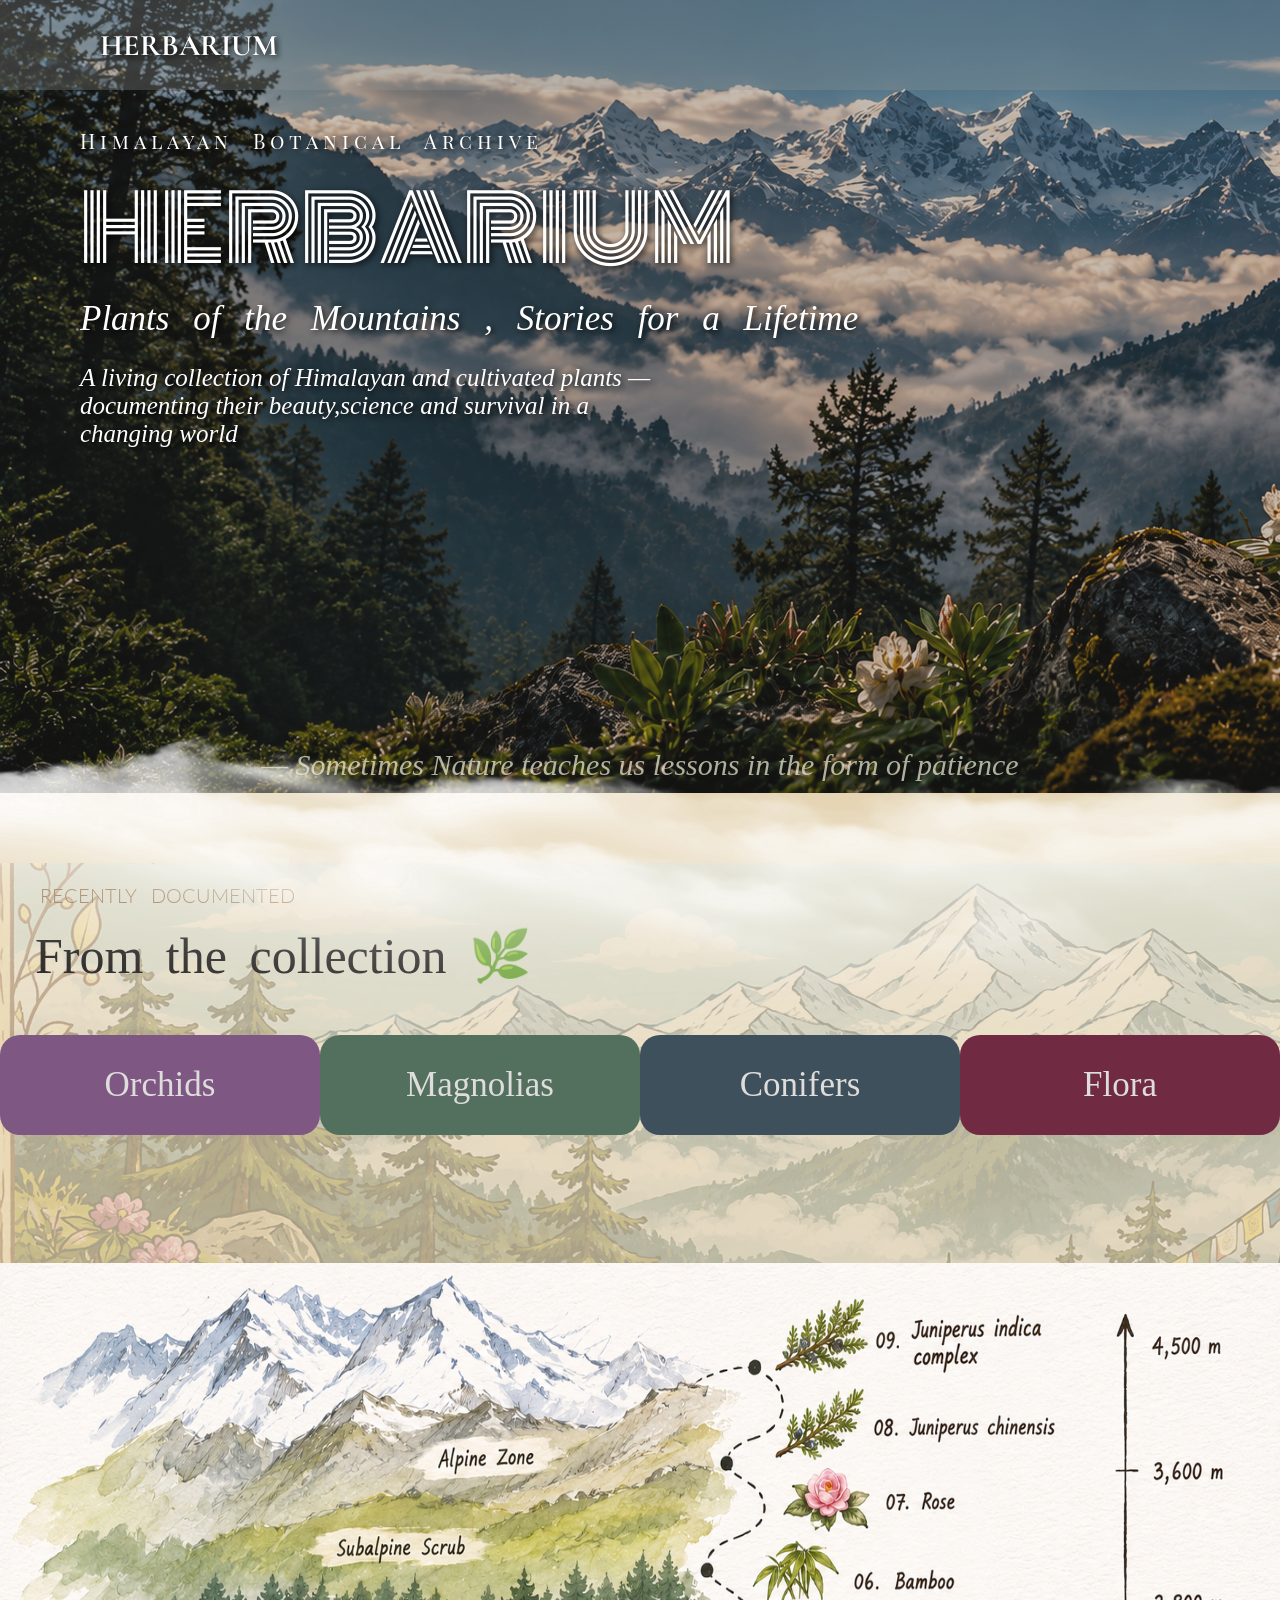
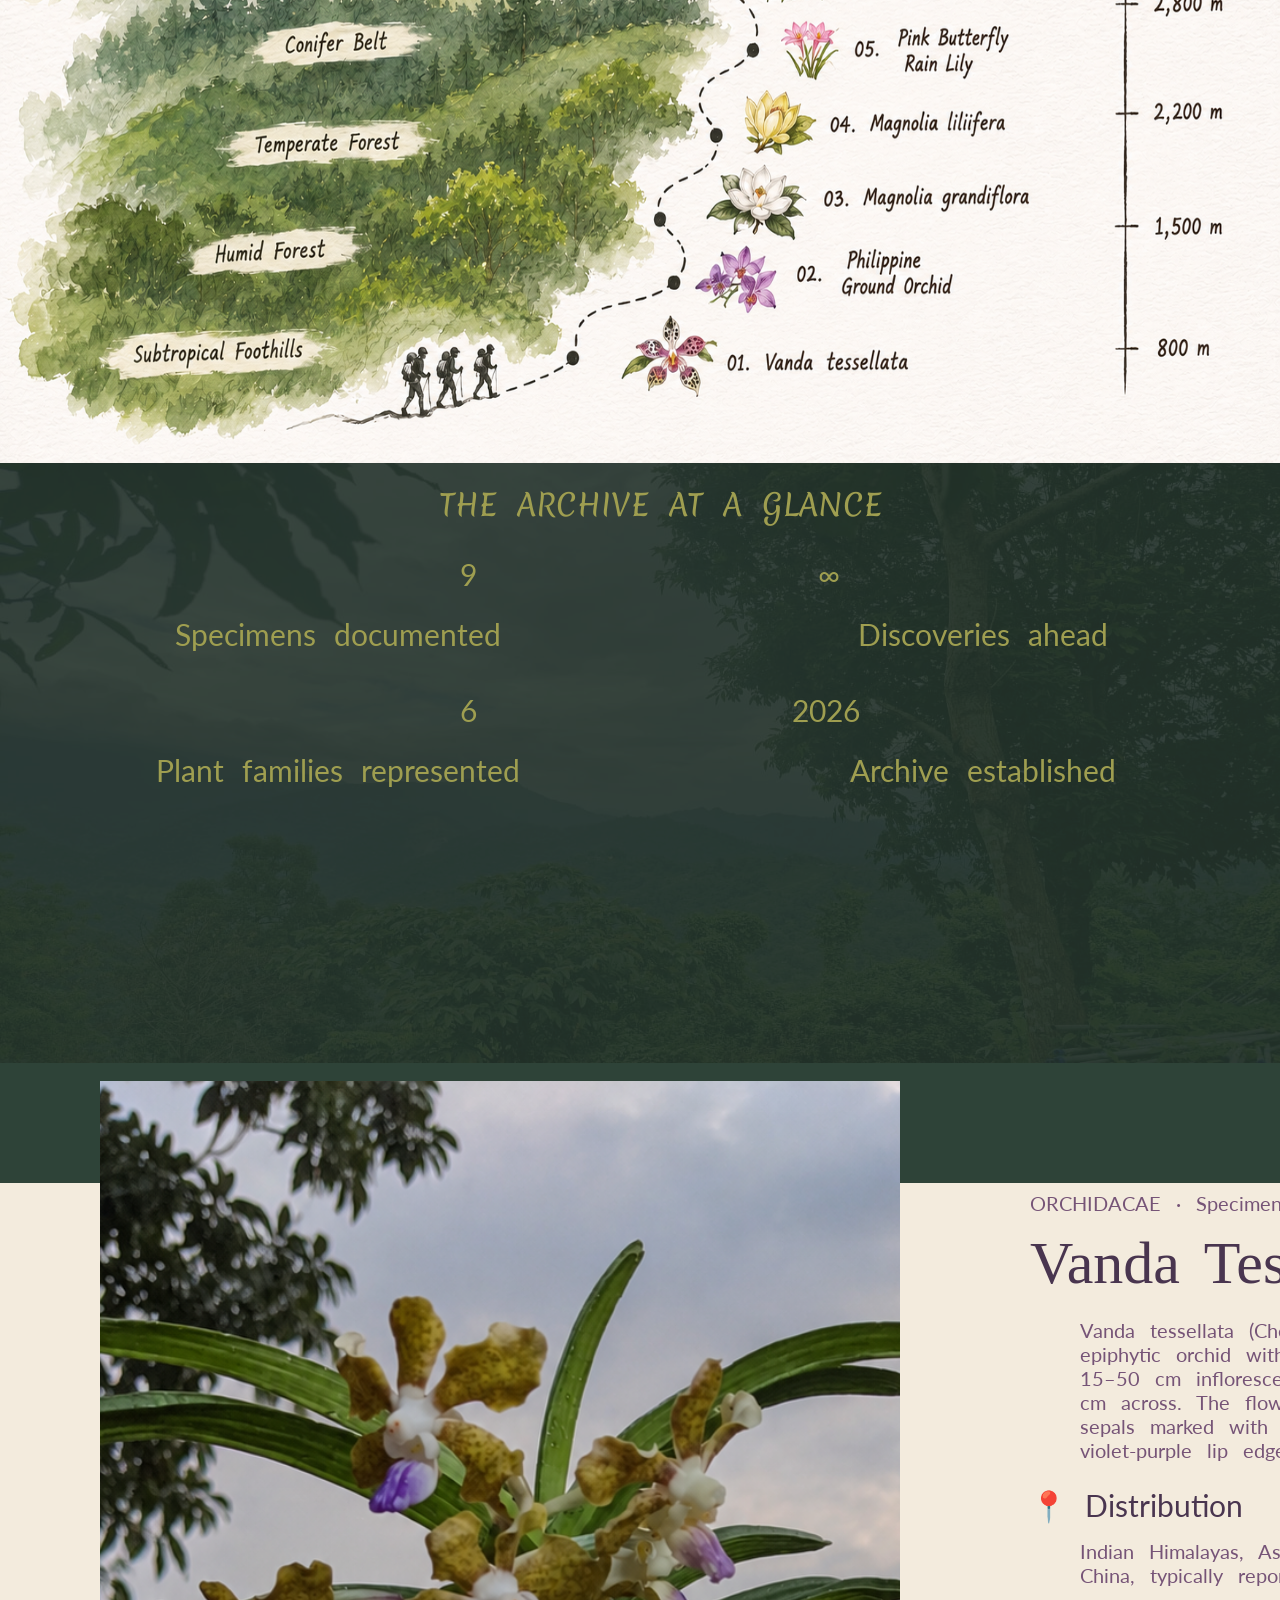
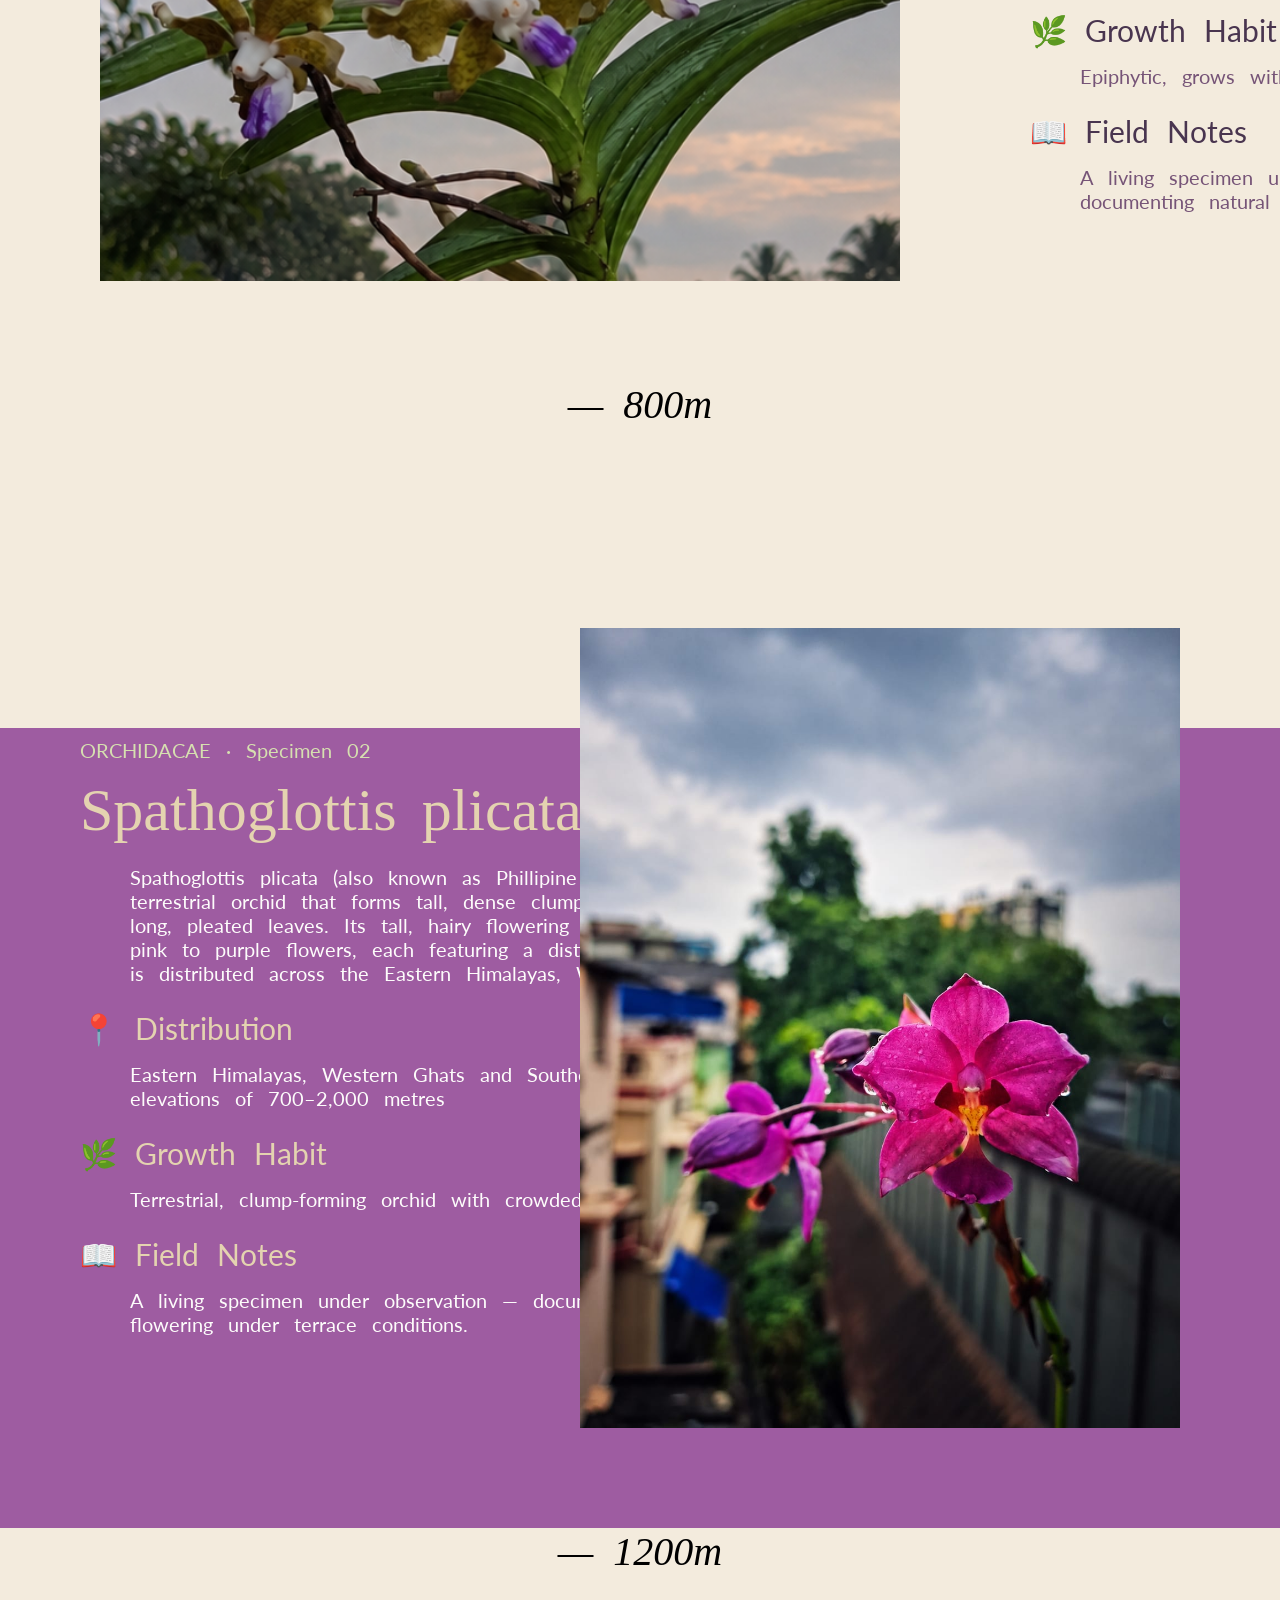
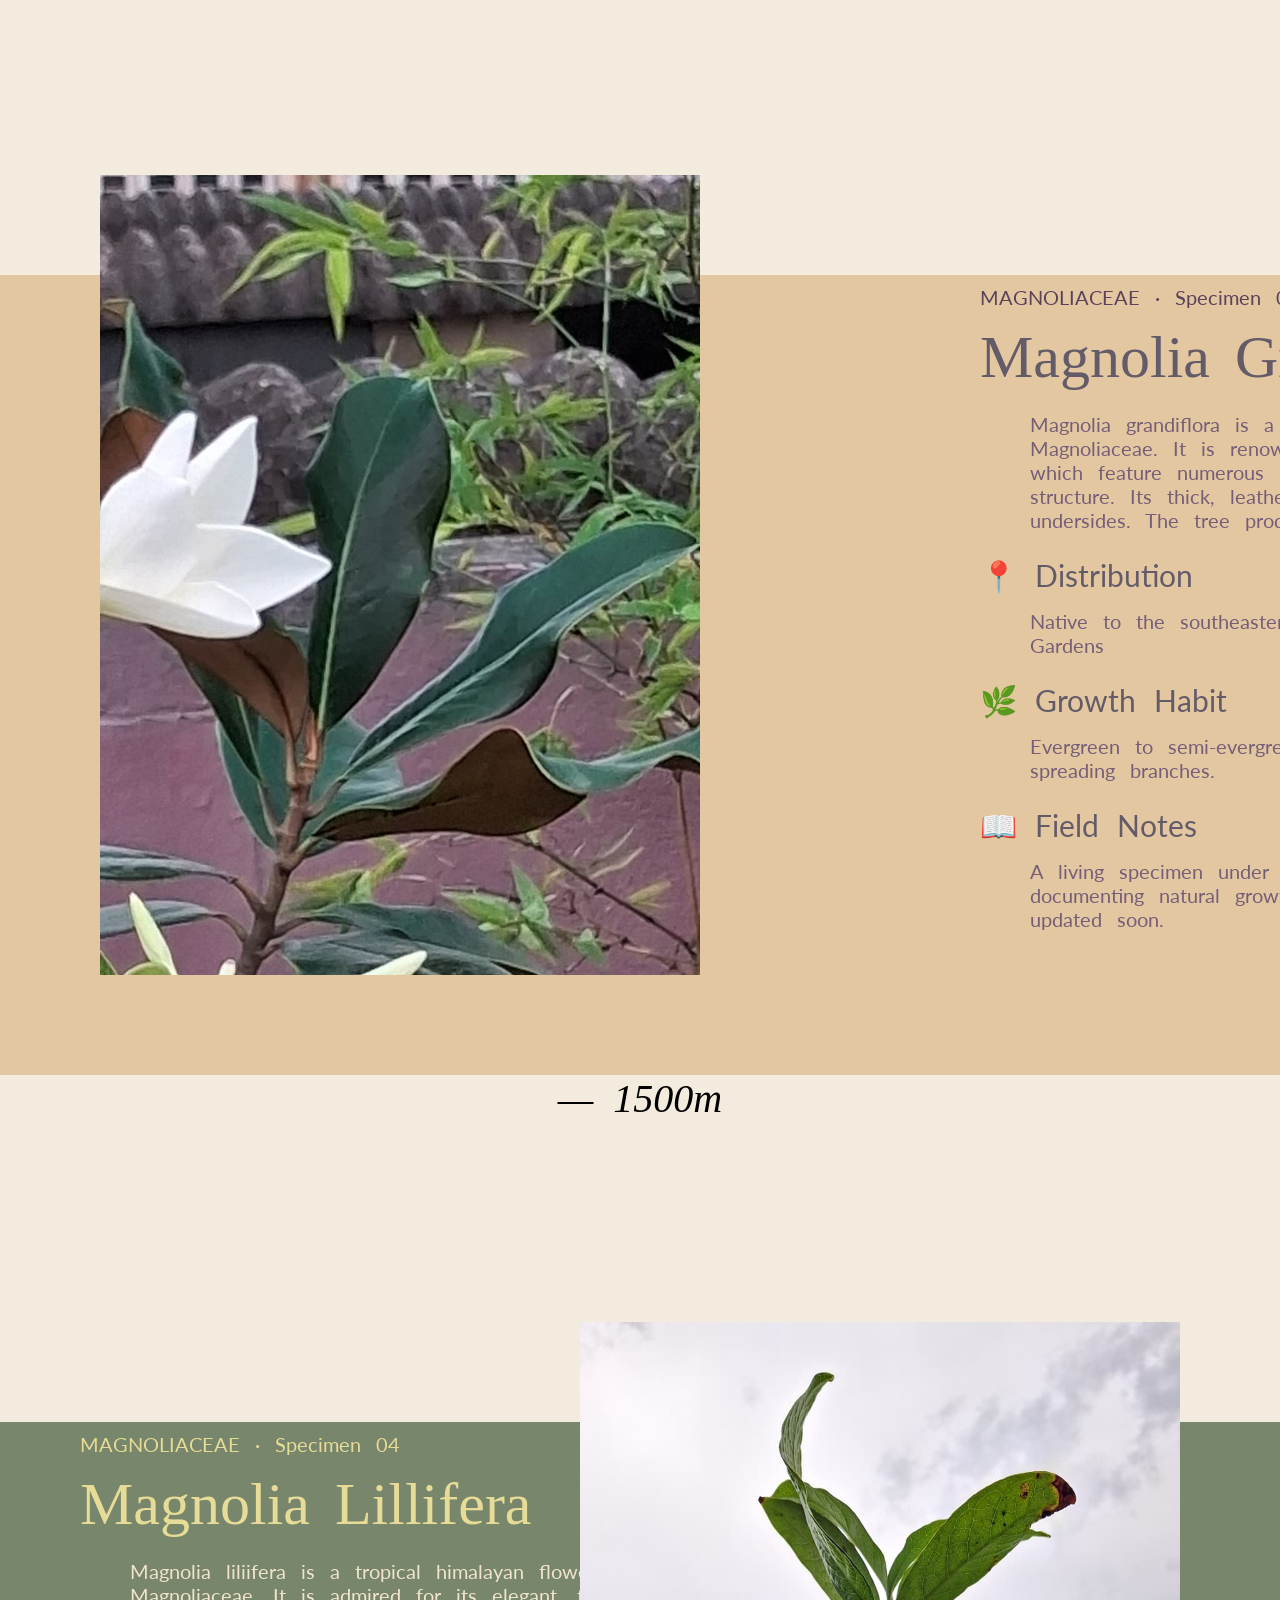
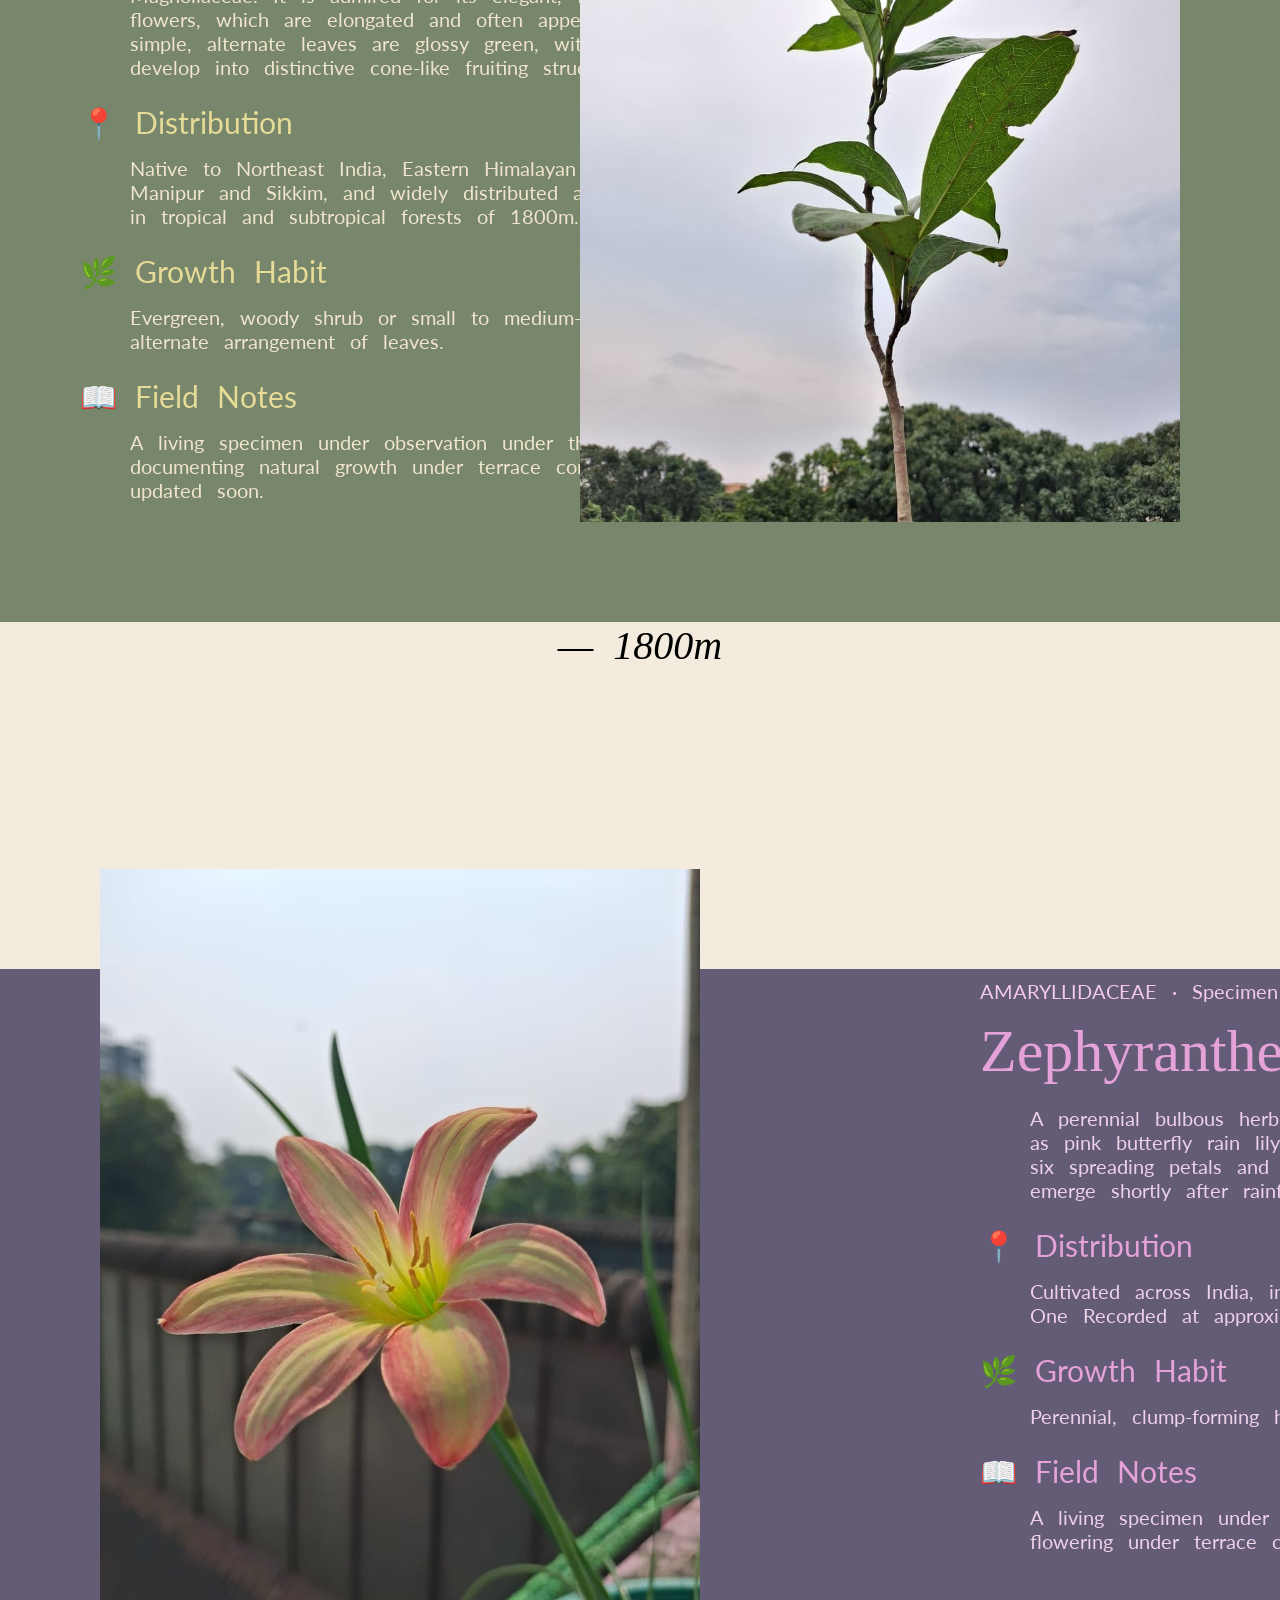
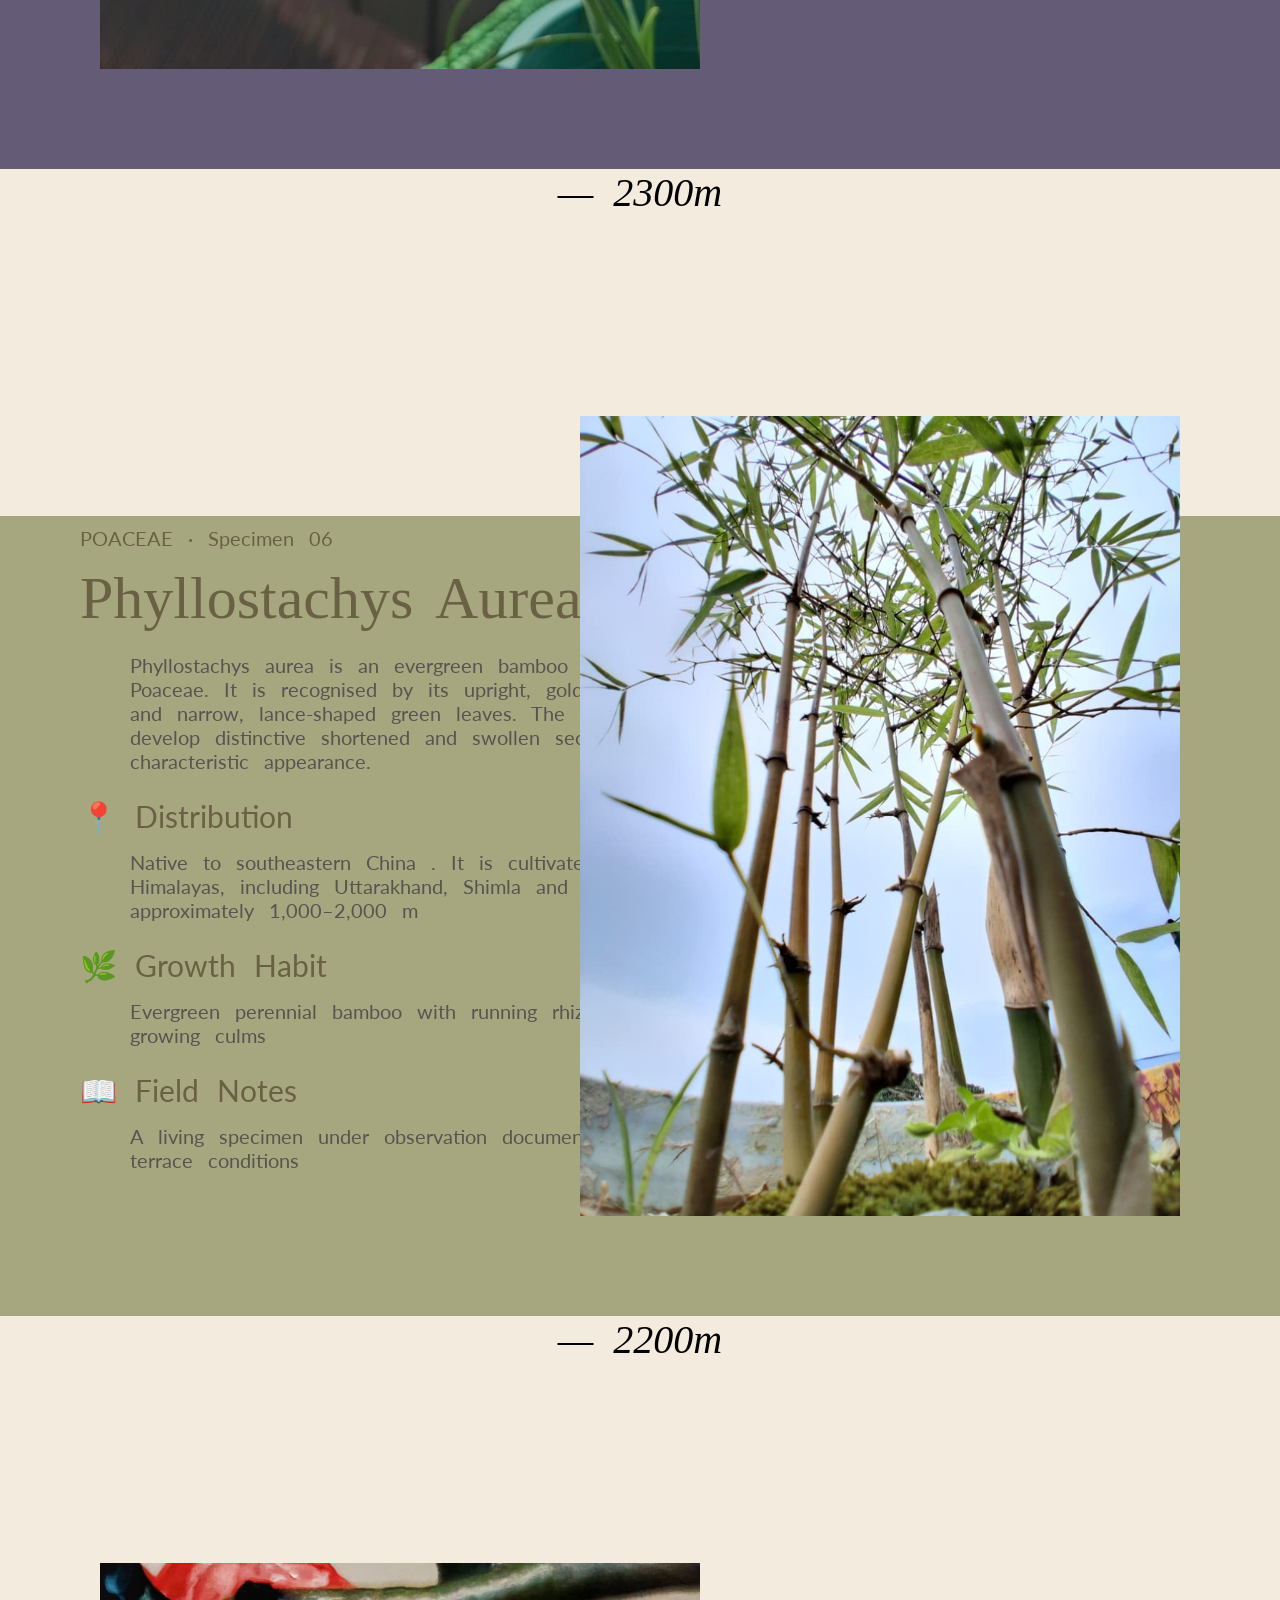
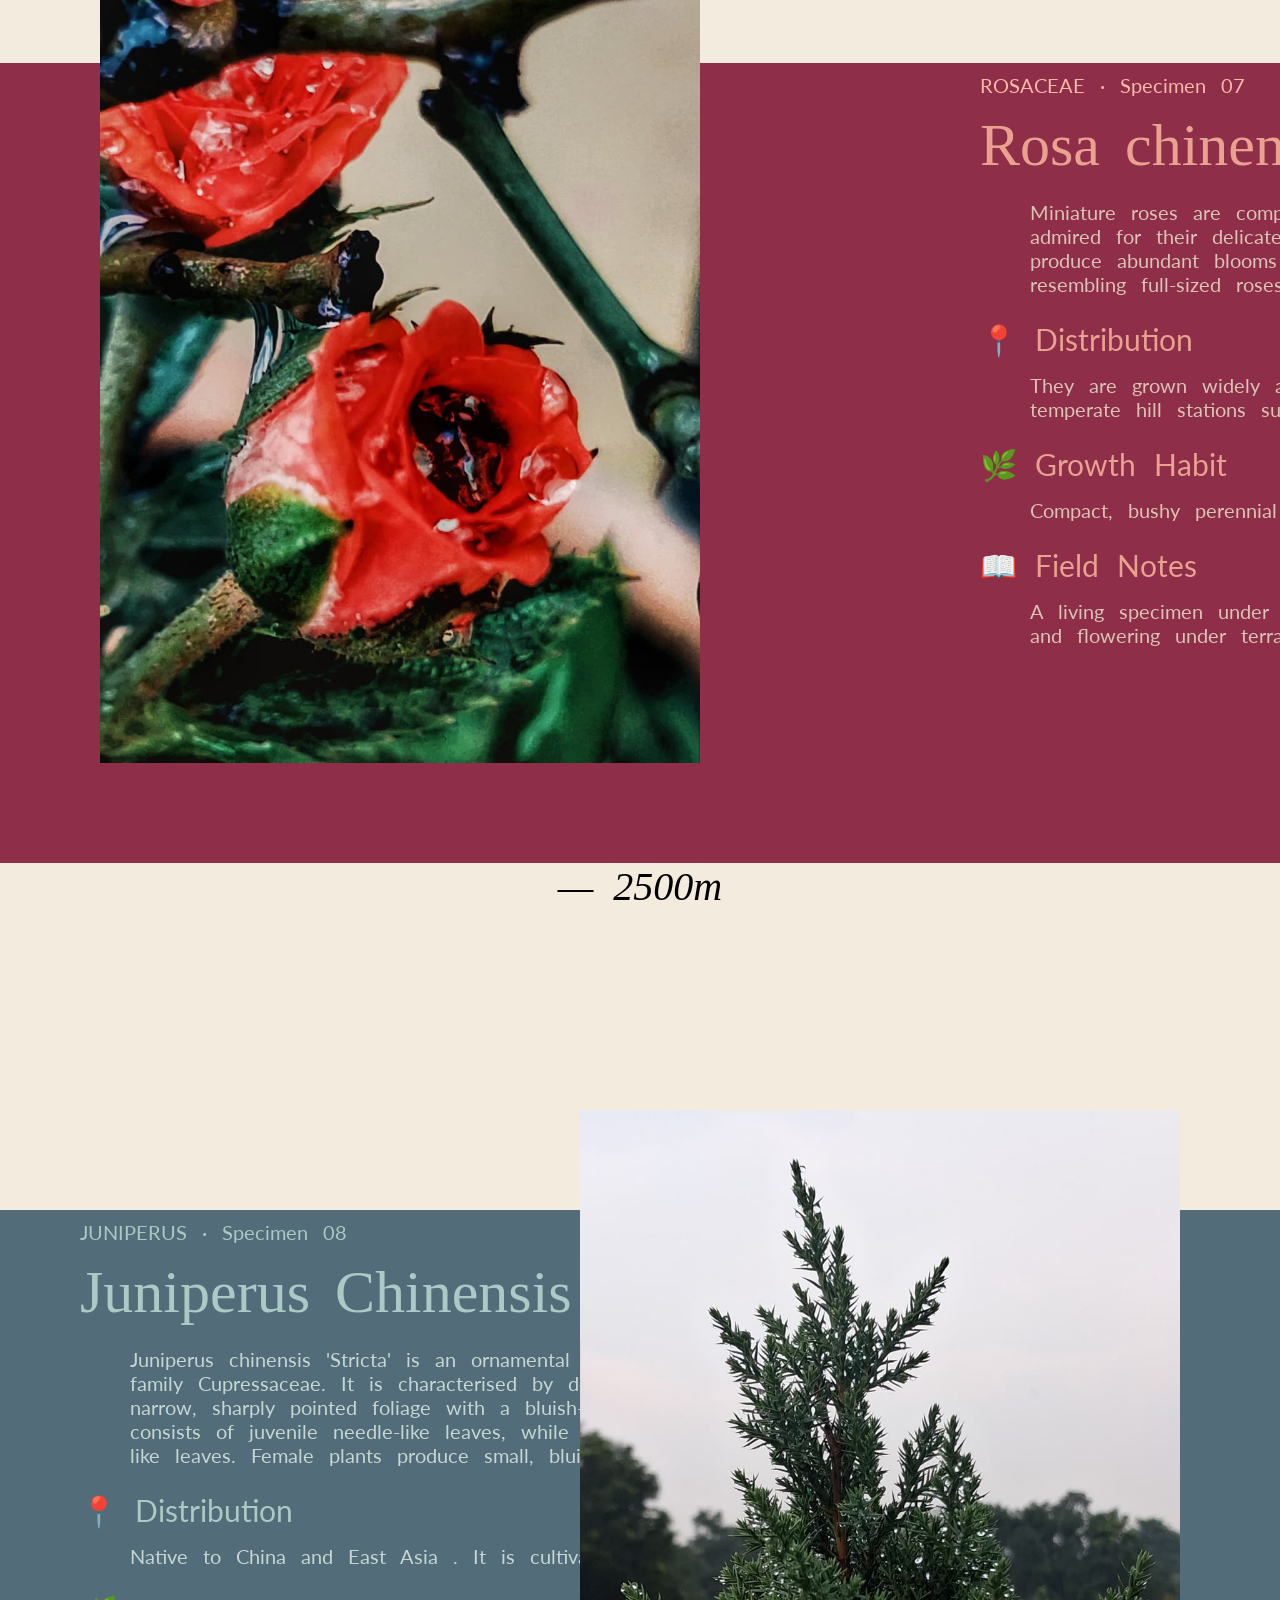
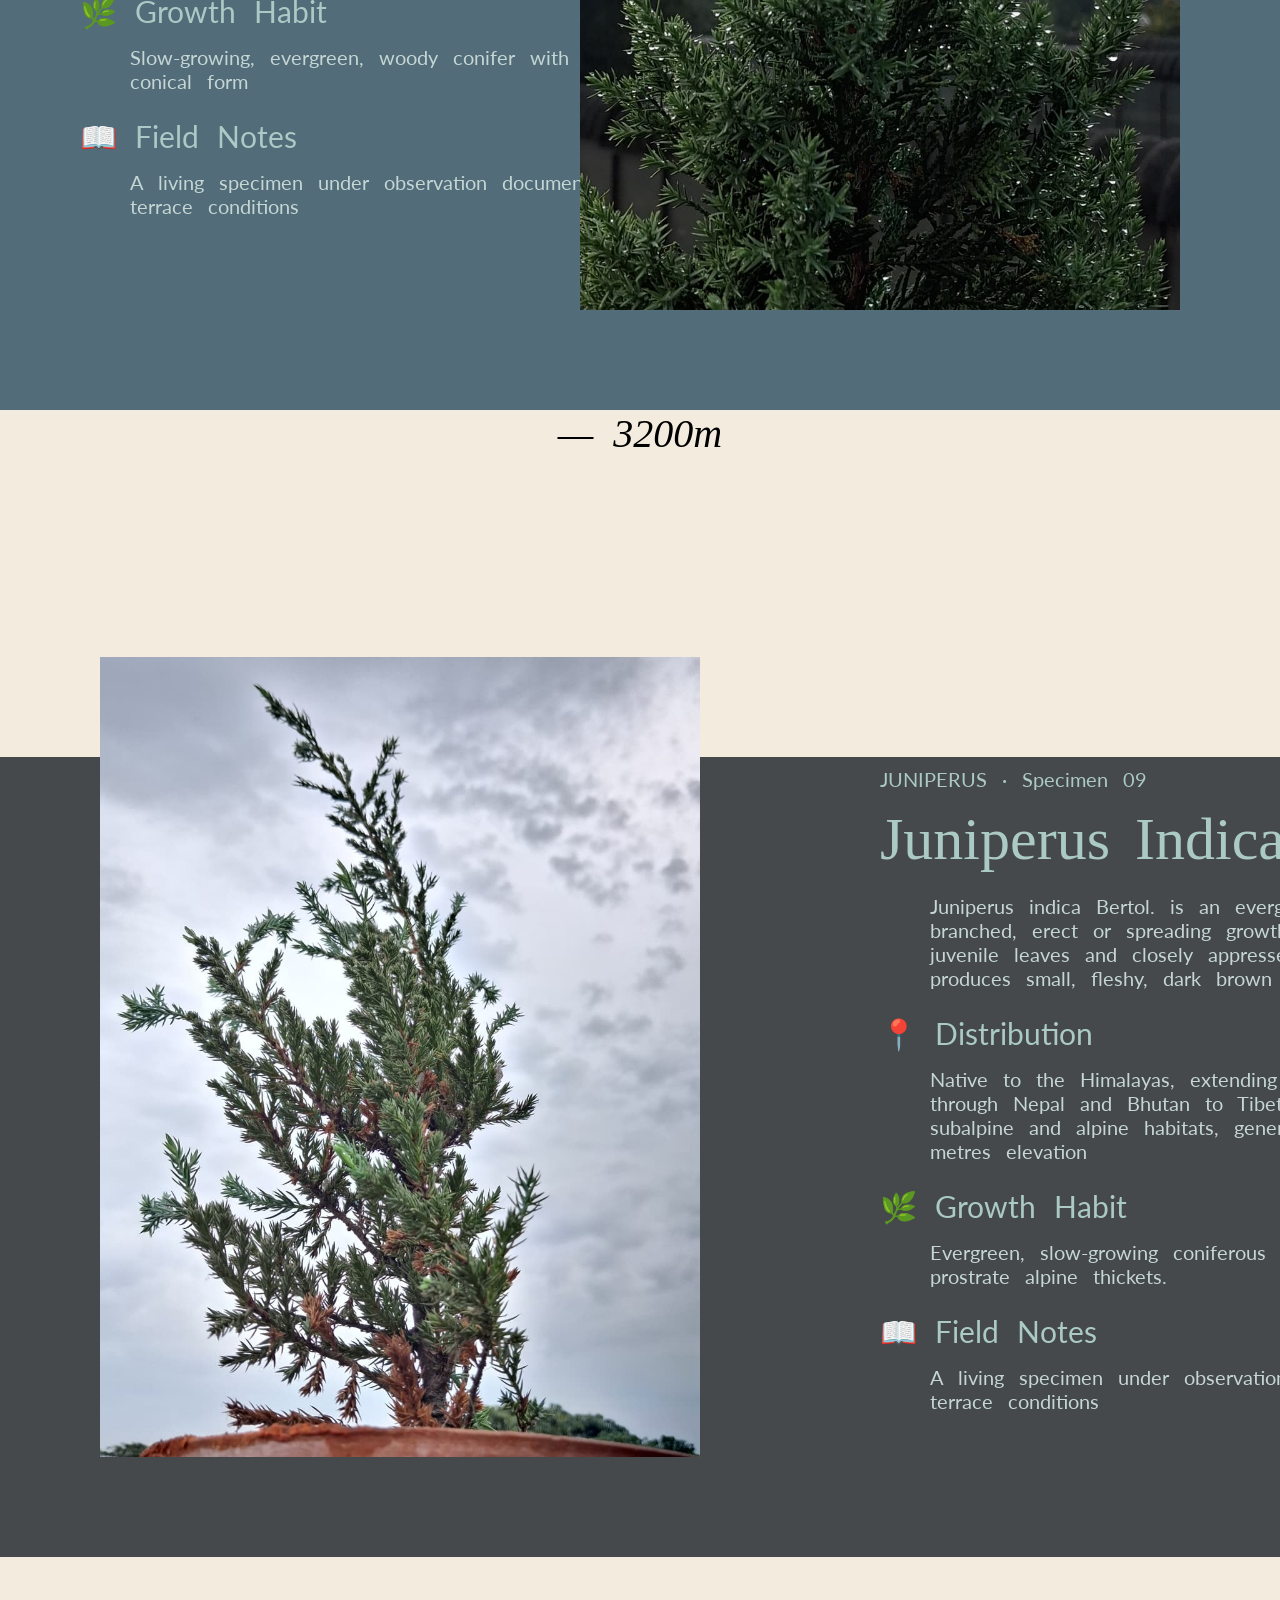
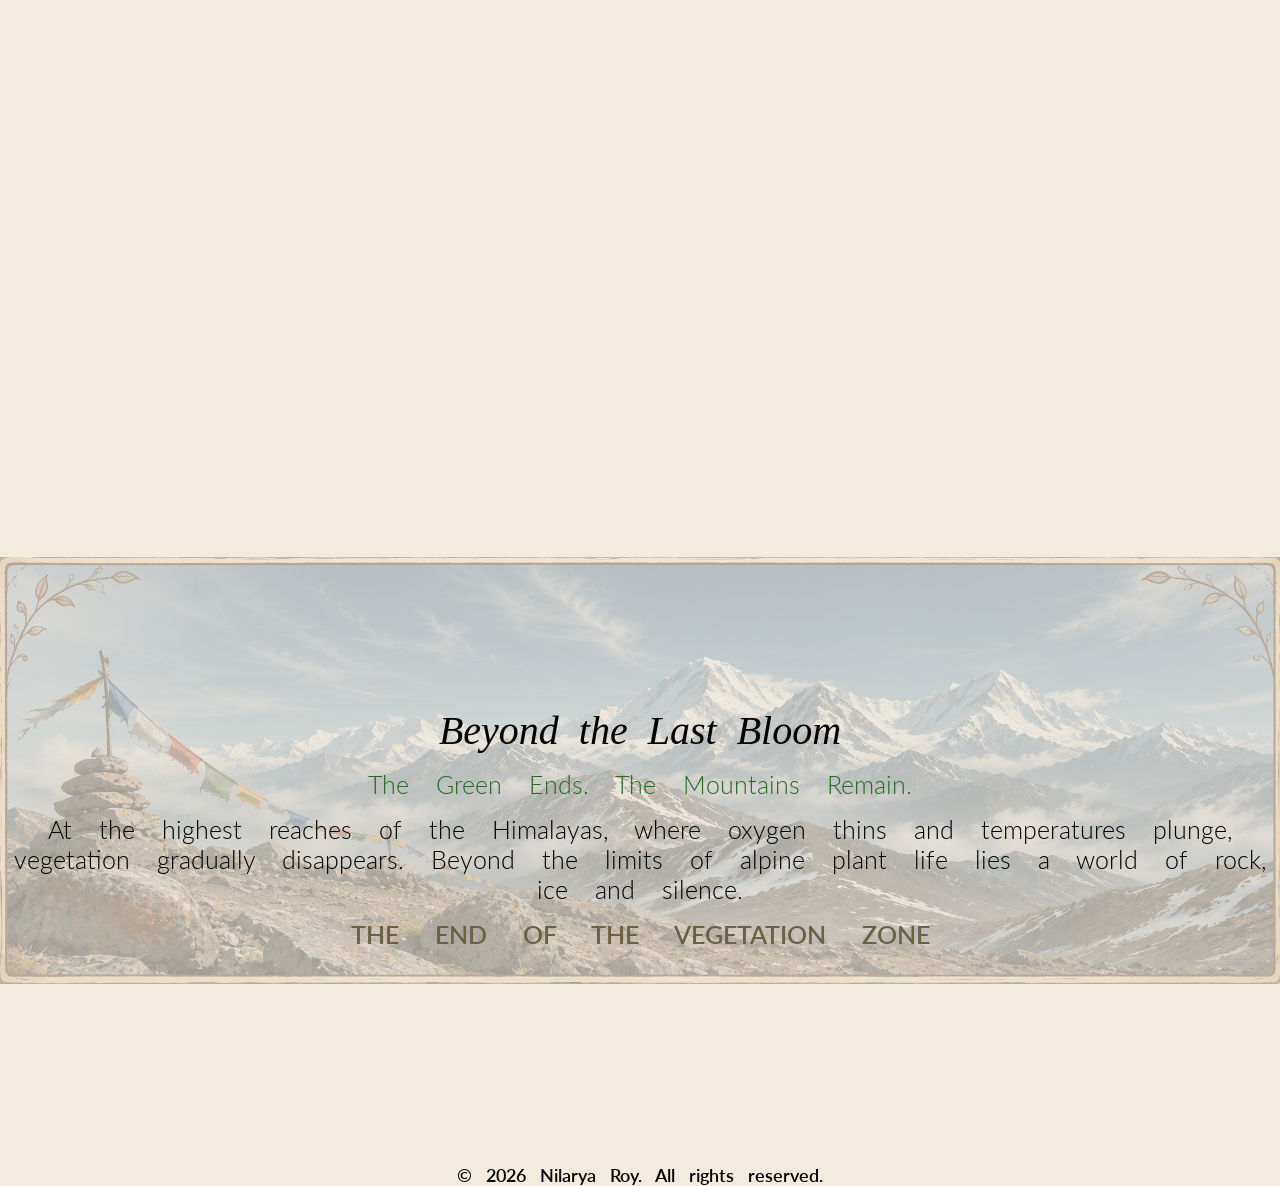
==== projects/herbarium.html @ cc0b8bfe "Adding Botanical Herbarium website" ====
<!DOCTYPE html>
<html>
    <head>
        <title>Botanical Herbarium</title>
       <link rel="preconnect" href="https://fonts.googleapis.com">
<link rel="preconnect" href="https://fonts.gstatic.com" crossorigin>
<link href="https://fonts.googleapis.com/css2?family=Cormorant+Garamond:ital,wght@0,300..700;1,300..700&family=Lato:ital,wght@0,100;0,300;0,400;0,700;0,900;1,100;1,300;1,400;1,700;1,900&family=Merienda:wght@300..900&family=Monoton&family=Noto+Sans:ital,wght@0,100..900;1,100..900&family=Playfair+Display+SC:ital,wght@0,400;0,700;0,900;1,400;1,700;1,900&family=Playfair+Display:ital,wght@0,400..900;1,400..900&family=Tinos:ital,wght@0,400;0,700;1,400;1,700&display=swap" rel="stylesheet">
        <link rel="stylesheet" href="style.css">
    </head>
    <body>
        <header>
        <div class="header-bar">HERBARIUM
            <div class="header-intro-box">
            <p class="title1">Himalayan Botanical Archive</p>
            <p class="title2">HERBARIUM </p>
            <p class="title3">Plants of the Mountains , Stories for a Lifetime</p>
            <p class="title4">A living collection of Himalayan and cultivated plants &#8212 
            documenting their beauty,science and survival in a changing world
            </p>
    </div>
</div>
        <div class="top-box">
        <img class="himalayas-img" src="Proj_thumbnails/Himalayan Dawn Above the Cloud Sea.png">
        <div class="header"></div>
                <div class="second-box">
             &#8212 Sometimes Nature teaches us lessons in the form of patience</div>
        </div>

        <div class="documented-box">
            <div class="title-documented-box">
                <img style="position: absolute;
                            width: 100%;
                            height: 500px;
                            z-index: 1;
                            top: 530px;
                            object-fit: fill;"
                src="Proj_thumbnails/image-from-rawpixel-id-12655439-png.png">
                <img style="position: absolute;
                            opacity: 0.3;
                            z-index: -1;
                            height: 470px;
                            width: 1905px;
                            object-fit: cover;"

                src="Proj_thumbnails/him_bg.png">
                <p style="color: #865f2c;
                         font-family: Lato;
                         font-size: 20px;
                         font-weight: 300;
                         padding-left:40px;">RECENTLY DOCUMENTED</p>
                <p style="font-family: Comorand Garmond;
                         font-size: 50px;
                         font-weight: 300;
                         margin-top: 20px;
                         padding-left:35px;
                        ">From the collection 🌿</p>
            <div class="button-set">
            <button class="orchid-button">Orchids</button>
            <button class="magnolias-button">Magnolias</button>
            <button class="conifers-button">Conifers</button>
            <button class="flora-button">Flora</button>
            </div>
            </div>
        </div>
        <div class="trekking-map">
            <img style="width: 100%;
                        height: 800px;
                        display: flex;
                        animation: appear-Y linear both;
                        animation-timeline: view();
                        animation-range: entry 0% cover 40%;
                        animation-timing-function: ease;" 
            src="Proj_thumbnails/trekking-map.png">
        </div>
        </header>
<main>
        <div class="collection-stats-container"> THE ARCHIVE AT A GLANCE
            <img style="display: block;
                        position: absolute;
                        height: 600px;
                        width: 100%;
                        overflow: hidden;
                        z-index: -1;
                        opacity: 0.34;
                        top: 0;
                        left: 0;
                        object-fit: fill;
                        filter: brightness(0.3);"   
                        src="Proj_thumbnails/WhatsApp Image 2026-10-29 at 01.36.41.jpg">
                <img class="cloud-img"
                src="Proj_thumbnails/image-from-rawpixel-id-12655439-png.png">
            <div class="collection-stats-grid">
            <div>
                Specimens documented
                <div style=" position: absolute;
                                 top: 30px;
                                 left: 420px;">9</div>
            </div>
            <div>Discoveries ahead
                <div style=" position: absolute;
                             top: 30px;
                             right: 440px;">∞</div>
            </div>
            <div>Plant families represented
                <div style=" position: absolute;
                             bottom: 60px;
                             left: 420px;">6</div>
            </div>
            <div>Archive established
                <div style="position: absolute;
                             bottom: 60px;
                             right: 420px;
                             ">2026</div>
            </div>
        </div>
        </div>

        <!--VANDA TESSALATA-->
     <div class="sp-container"
     style="margin-top: -2px;">
      <img class="cloud-img" style="height: 1500px;"
        src="Proj_thumbnails/image-from-rawpixel-id-12655439-png.png">
        <div class="sp-family"
             style="color: #765477;
             padding-left: 950px;">ORCHIDACAE · Specimen 01
            <div class="sp-title" 
            style="color: #49354F;">Vanda Tessalata</div>
            <div class="sp-info"
                 style=" color: #765477;
                 width: 760px;">Vanda tessellata (Checkered Vanda) is a medium-to-large,
                 warm-growing epiphytic orchid with a climbing stem and narrow, three-toothed leaves.
                  Its 15–50 cm inflorescences bear 5–12 fragrant, 
                  long-lasting flowers, each 4–5 cm across. 
                  The flowers feature pale green to yellowish-green petals and sepals marked with olive-brown checkered patterns, 
                contrasting with a violet-purple lip edged in white.</div>
                <div class="sp-dist-title" 
                style="color: #49354F; ">📍 Distribution
                    <div class="sp-dist" 
                    style=" color: #765477;">Indian Himalayas, Assam, Bangladesh, Sri Lanka, Myanmar, 
                        and parts of China, typically reported around elevations of 1,500 m.</div>
                </div>
                <div class="sp-growth-habit-title" 
                style="color: #49354F;">🌿 Growth Habit
                     <div class="sp-growth-habit" 
                     style="color: #765477;">Epiphytic, grows with exposed aerial roots</div>
                </div>
                <div class="sp-field-note-title" 
                style="color: #49354F;">📖 Field Notes</div>
                    <div class="sp-field-notes"
                    style=" color: #765477;
                    width: 700px;">A living specimen under observation in the Vanda Project — 
                        documenting natural growth and flowering under terrace conditions.</div>
                               
        </div>
        <div class="vanda-img">
        <img style="height: 800px;
                    width: 800px;
                    object-fit: cover;"
        src="Proj_thumbnails/0d0d1124-8fad-4aa5-a6dc-cd78cf9ee4bd.png"></div>
        </div>
        <div class="altitude">— 800m</div>
     
     

     <!--Phillipine Ground Orchid-->
     <div class="sp-container"
     style="background-color: #9e5ca1;">
      <img class="cloud-img" style="height: 1500px;"
        src="Proj_thumbnails/image-from-rawpixel-id-12655439-png.png">
        <div class="sp-family"
        style="color: #d6e0b0;
               padding-right: 500px;">ORCHIDACAE · Specimen 02     <!--margin left pushes all its child to left as its nested-->
            <div class="sp-title" 
             style="color: #E4D3B0;
                 ">Spathoglottis plicata</div>
            <div class="sp-info"
            style="color: #fdfcfb;">Spathoglottis plicata (also known as Phillipine ground orchid) is an evergreen terrestrial orchid
                         that forms tall, dense clumps with crowded pseudobulbs and long, pleated leaves.
                          Its tall, hairy flowering stems can bear up to 40 deep pink to purple flowers, 
                          each featuring a distinctive three-lobed, T-shaped lip. It is distributed across the Eastern Himalayas, Western Ghats and Southeast Asia.
                        </div>
                <div class="sp-dist-title"
                style="color: #E4D3B0; ">📍 Distribution
                    <div class="sp-dist" 
                    style="color: #fdfcfb;">Eastern Himalayas, Western Ghats and Southeast Asia,
                             growing at elevations of 700–2,000 metres</div>
                </div>
                <div class="sp-growth-habit-title" 
                style="color: #E4D3B0;">🌿 Growth Habit
                     <div class="sp-growth-habit" 
                     style="font-family: Lato;
                             color:#fdfcfb;"> Terrestrial, clump-forming orchid with crowded pseudobulbs.
</div>
                </div>
                <div class="sp-field-note-title" 
                style="color:#E4D3B0;">📖 Field Notes</div>
                    <div class="sp-field-notes" 
                    style="color: #fdfcfb;"> A living specimen under observation — 
                        documenting natural growth and flowering under terrace conditions.</div>         
        </div>
        <div class="ground-orchid-img">
        <img src="Proj_thumbnails/WhatsApp Image 2026-10-27 at 14.57.06.jpeg"></div>
     </div>
      <div class="altitude">— 1200m</div>


     <!--Magnolia Grandiflora-->
     <div class="sp-container"
     style=" background-color: #e3c7a1;">
      <img class="cloud-img" style="height: 1500px;"
        src="Proj_thumbnails/image-from-rawpixel-id-12655439-png.png">
        <div class="sp-family" 
        style=" color: #5a425b;
                    padding-left: 900px;">MAGNOLIACEAE · Specimen 03
            <div class="sp-title" style="color: #645b69;
               ">Magnolia Grandiflora</div>
            <div class="sp-info" 
            style="color: #765e78;
                        ">Magnolia grandiflora is a large evergreen flowering tree belonging to the family Magnoliaceae. 
                        It is renowned for its enormous, fragrant, creamy-white flowers, which feature numerous broad petals and a prominent central reproductive structure.
                         Its thick, leathery, glossy green leaves have distinctive rusty-brown undersides. The tree produces cone-like fruits containing bright red seeds.</div>
                <div class="sp-dist-title" 
                style="color: #645b69;">📍 Distribution
                    <div class="sp-dist" 
                    style="color: #765e78;">Native to the southeastern United States,In India it's cultivated in Manipur Gardens</div>
                </div>
                <div class="sp-growth-habit-title"
                style="color: #645b69; ">🌿 Growth Habit
                     <div class="sp-growth-habit" 
                     style="color: #765e78;">Evergreen to semi-evergreen woody tree with an upright growth habit 
                             and spreading branches.</div>
                </div>
                <div class="sp-field-note-title" 
                style="color: #645b69;">📖 Field Notes</div>
                    <div class="sp-field-notes" 
                    style=" color: #765e78;">A living specimen under observation under the Magnolia Project — 
                        documenting natural growth under terrace conditions. Flowering will be updated soon.</div>         
        </div>
        <div class="grandiflora-img">
        <img src="Proj_thumbnails/WhatsApp Image 2026-10-27 at 15.54.49.jpeg"></div>
     </div>
     <div class="altitude">— 1500m</div>
     <!--Magnolia Lillifera-->
     <div class="sp-container"
     style=" background-color: #78866B;">
      <img class="cloud-img" style="height: 1500px;"
        src="Proj_thumbnails/image-from-rawpixel-id-12655439-png.png">
        <div class="sp-family"
        style=" color:  #e6dc97;
                    padding-right: 1000px;">MAGNOLIACEAE · Specimen 04 <!--margin left pushes all its child to left as its nested-->
            <div class="sp-title"  
              style="color: #e6dc97;">Magnolia Lillifera</div>
            <div class="sp-info" 
             style="color:#F0E5CC;">Magnolia liliifera is a tropical himalayan flowering tree 
                        belonging to the family Magnoliaceae. 
                        It is admired for its elegant, fragrant, egg shaped creamy-yellow flowers,
                         which are elongated and often appear upright or slightly drooping. Its simple, alternate leaves are glossy green, 
                         with a smooth texture. The flowers develop into distinctive cone-like fruiting structures containing bright seeds.
                        </div>
                <div class="sp-dist-title" 
                style=" color: #e6dc97;">📍 Distribution
                    <div class="sp-dist" 
                    style="color: #F0E5CC;">Native to Northeast India, Eastern Himalayan Region including Assam, Manipur and Sikkim, and
                              widely distributed across Southeast Asia,
                             It occurs in tropical and subtropical forests of 1800m.
                            </div>
                </div>
                <div class="sp-growth-habit-title"
                style="color: #e6dc97;
                             ">🌿 Growth Habit
                     <div class="sp-growth-habit"
                     style="color:#F0E5CC;"> Evergreen, woody shrub or small to medium-sized tree with an upright-alternate arrangement of leaves.
</div>
                </div>
                <div class="sp-field-note-title" 
                style="color:#e6dc97;
                             ">📖 Field Notes</div>
                    <div class="sp-field-notes" 
                    style="color: #F0E5CC;">A living specimen under observation under the Magnolia Project — 
                        documenting natural growth under terrace conditions. Flowering will be updated soon.</div>         
        </div>
        <div class="lillifera-img">
        <img src="Proj_thumbnails/WhatsApp Image 2026-10-27 at 15.54.40.jpeg"></div>
     </div>
     <div class="altitude">— 1800m</div>
      


      <!--Rain Lily-->
     <div class="sp-container"
     style="background-color: #645c77;">
      <img class="cloud-img" style="height: 1500px;"
        src="Proj_thumbnails/image-from-rawpixel-id-12655439-png.png">
        <div class="sp-family"
        style=" color: #f3c9ec;
                    padding-left: 900px;">AMARYLLIDACEAE · Specimen 05
            <div class="sp-title"   
              style="color: #e4a2d9;
                 ">Zephyranthes grandiflora</div>
            <div class="sp-info" 
            style="color: #eed0e9;">A perennial bulbous herb belonging to the family Amaryllidaceae. Aloso known as 
                        pink butterfly rain lily.It produces bright pink, funnel-shaped flowers with six spreading petals and slender,
                         grass-like green leaves. Its flowers often emerge shortly after rainfall, 
                         giving the plant its common name.</div>
                <div class="sp-dist-title" 
                style="color: #e4a2d9;
                             ">📍 Distribution
                    <div class="sp-dist" 
                    style="color: #eed0e9;">Cultivated across India, including Assam and the Eastern Himalayan Region 
                             One Recorded at approximately 600–2,500 m in Sikkim</div>
                </div>
                <div class="sp-growth-habit-title"
                style="color: #e4a2d9;">🌿 Growth Habit
                     <div class="sp-growth-habit" 
                     style="color: #eed0e9;">Perennial,
                              clump-forming herb growing from underground tunicate bulbs</div>
                </div>
                <div class="sp-field-note-title" 
                style=" color: #e4a2d9;">📖 Field Notes</div>
                    <div class="sp-field-notes" 
                    style="color: #eed0e9;">A living specimen under observation — 
                        documenting natural growth and flowering under terrace conditions</div>         
        </div>
        <div class="rainlily-img">
        <img src="Proj_thumbnails/WhatsApp Image 2026-10-27 at 14.57.08.jpeg"></div>
     </div>
      <div class="altitude">— 2300m</div>
     



     <!--Chinese Bamboo-->
     <div class="sp-container"
     style="background-color:#A6A77F;">
      <img class="cloud-img" style="height: 1500px;"
        src="Proj_thumbnails/image-from-rawpixel-id-12655439-png.png">
        <div class="sp-family" 
        style=" color:  #6a6145;
                    padding-right: 1000px;">POACEAE · Specimen 06 <!--margin left pushes all its child to left as its nested-->
            <div class="sp-title" 
            style="color: #6a6145;
                 ">Phyllostachys Aurea</div>
            <div class="sp-info" 
            style="color:#565551;">Phyllostachys aurea is an evergreen bamboo belonging to the grass family Poaceae. 
                        It is recognised by its upright, golden-yellow culms, slender branches and narrow,
                         lance-shaped green leaves. The lower culm internodes often develop distinctive shortened 
                         and swollen sections, giving the bamboo its characteristic appearance.
                        </div>
                <div class="sp-dist-title"
                style=" color: #6a6145; ">📍 Distribution
                    <div class="sp-dist" 
                    style="color: #565551;">Native to southeastern China . It is cultivated in the Eastern and Western Himalayas,
                               including Uttarakhand, Shimla and Kasauli from lowlands to approximately 
                               1,000–2,000 m
                            </div>
                </div>
                <div class="sp-growth-habit-title" 
                style="color: #6a6145;">🌿 Growth Habit
                     <div class="sp-growth-habit" 
                     style="color:#565551;"> Evergreen perennial bamboo with running rhizomes and upright, densely growing culms
</div>
                </div>
                <div class="sp-field-note-title" 
                style="color:#6a6145;">📖 Field Notes</div>
                    <div class="sp-field-notes"
                    style="color: #565551;">A living specimen under observation 
                        documenting natural growth under terrace conditions</div>         
        </div>
        <div class="bamboo-img">
        <img src="Proj_thumbnails/WhatsApp Image 2026-10-27 at 15.54.34.jpeg"></div>
     </div>
    <div class="altitude">— 2200m</div>
<!--Mini Rose-->
     <div class="sp-container"
     style=" background-color:#8e2e49;">
      <img class="cloud-img" style="height: 1500px;"
        src="Proj_thumbnails/image-from-rawpixel-id-12655439-png.png">
        <div class="sp-family" 
        style=" color: #ffbaa9;
                    padding-left: 900px;">ROSACEAE · Specimen 07
            <div class="sp-title" style="color: #eaa290;
                ">Rosa chinensis var. minima</div>
            <div class="sp-info" style="color: #dbc3b7;
                        ">Miniature roses are compact, dwarf-growing members of the genus Rosa, admired for their delicate flowers 
                        and small, glossy, serrated leaves. They produce abundant blooms 
                        in shades of pink, red, white and yellow, 
                        often resembling full-sized roses in miniature.</div>
                <div class="sp-dist-title"  
                style="color: #eaa290;
                             ">📍 Distribution
                    <div class="sp-dist" 
                    style=" color: #dbc3b7;">They are grown widely across India, 
                             including Himalayan gardens and temperate hill stations such as 
                             Darjeeling, Shimla and Kashmir</div>
                </div>
                <div class="sp-growth-habit-title"
                style="color: #eaa290;">🌿 Growth Habit
                     <div class="sp-growth-habit" 
                     style="color: #dbc3b7;">Compact, bushy perennial shrub 
                             with thorny stems and dense branching</div>
                </div>
                <div class="sp-field-note-title" 
                style="color: #eaa290;">📖 Field Notes</div>
                    <div class="sp-field-notes"
                    style="color: #dbc3b7;
                    width: 700px;">A living specimen under observation  — 
                        documenting natural growth and flowering under terrace conditions.</div>         
        </div>
        <div class="rose-img">
        <img src="Proj_thumbnails/WhatsApp Image 2026-10-27 at 14.57.09 (1).jpeg"></div>
     </div>
      <div class="altitude">— 2500m</div>
     <!--Juniperus Stricta-->
     <div class="sp-container"
     style="background-color:#526c79;">
      <img class="cloud-img" style="height: 1500px;"
        src="Proj_thumbnails/image-from-rawpixel-id-12655439-png.png">
        <div class="sp-family" 
         style=" color: #accac5;
                    padding-right: 1000px;">JUNIPERUS · Specimen 08 <!--margin left pushes all its child to left as its nested-->
            <div class="sp-title" 
            style="color: #accac5;
                 ">Juniperus Chinensis</div>
            <div class="sp-info"  
            style="color:#c5d6d4;">Juniperus chinensis 'Stricta' is an ornamental evergreen conifer belonging to the family Cupressaceae. 
                        It is characterised by dense, upright branching and narrow, sharply pointed foliage 
                        with a bluish-green appearance. Its foliage consists of juvenile needle-like leaves, 
                        while mature growth may develop scale-like leaves. Female plants produce small, 
                        bluish berry-like cones
                        </div>
                <div class="sp-dist-title" 
                style="color: #accac5;">📍 Distribution
                    <div class="sp-dist" 
                    style="color: #c5d6d4;">Native to China and East Asia .
                             It is cultivated in himalayan gardens
                            </div>
                </div>
                <div class="sp-growth-habit-title" 
                style=" color: #accac5;">🌿 Growth Habit
                     <div class="sp-growth-habit" 
                     style="color:#c5d6d4;"> Slow-growing, evergreen, woody conifer with a dense, upright, columnar to conical form
</div>
                </div>
                <div class="sp-field-note-title"  style="color:#accac5;">📖 Field Notes</div>
                    <div class="sp-field-notes"
                    style="color: #c5d6d4;">A living specimen under observation 
                        documenting natural growth under terrace conditions</div>         
        </div>
        <div class="jstricta-img">
        <img src="Proj_thumbnails/WhatsApp Image 2026-10-27 at 14.57.09.jpeg"></div>
     </div>
      <div class="altitude">— 3200m</div>
      <!--Juniperus Indica-->
     <div class="sp-container"
     style=" background-color:#45494c;">
        <div class="sp-family" 
        style=" color: #accac5;
               padding-left: 800px; ">JUNIPERUS · Specimen 09 <!--margin left pushes all its child to left as its nested-->
            <div class="sp-title"  style="color: #accac5;
                 ">Juniperus Indica var complex</div>
            <div class="sp-info" 
            style="color:#c5d6d4;">Juniperus indica Bertol. is an evergreen Himalayan conifer with densely branched, erect
                         or spreading growth. Its foliage consists of both needle-like juvenile leaves
                          and closely appressed, scale-like bluish-green mature leaves. It produces small, fleshy, 
                          dark brown to bluish-black, berry-like seed cones
                        </div>
                <div class="sp-dist-title" 
                style="color: #accac5;">📍 Distribution
                    <div class="sp-dist" 
                     style="color: #c5d6d4;">Native to the Himalayas, extending from northern Pakistan and India through Nepal and Bhutan 
                             to Tibet and southwestern China. 
                             It grows in subalpine and alpine habitats, generally at approximately 
                             3,600–4,800 metres elevation
                            </div>
                </div>
                <div class="sp-growth-habit-title" 
                style=" color: #accac5;">🌿 Growth Habit
                     <div class="sp-growth-habit"
                      style="color:#c5d6d4;"> Evergreen, slow-growing coniferous shrub or small tree,
                              sometimes forming prostrate alpine thickets.
</div>
                </div>
                <div class="sp-field-note-title"
                  style="color:#accac5; ">📖 Field Notes</div>
                    <div class="sp-field-notes"  
                    style="color: #c5d6d4;">A living specimen under observation 
                        documenting natural growth under terrace conditions</div>         
        </div>
        <div class="jindica-img">
        <img src="Proj_thumbnails/WhatsApp Image 2026-10-27 at 15.54.51.jpeg"></div>
     </div>
</div>
    
    <footer>
        <div class="footer-video-container" style="position: relative;">
            <video class="footer-video" autoplay loop muted>
                <source src="Proj_thumbnails/Himalayan_prayer_flags_blowing_wind_c3a45e30.mp4" type="video/mp4">
            </video>
            <img class="cloud-img" style="height: 1000px;
                                          top: 100px;"
        src="Proj_thumbnails/image-from-rawpixel-id-12655439-png.png">
        </div>
        <div class="footer"   style="position: relative;">
        <div style="font-family: Cormorant Garmond;
                    font-size: 40px;
                    font-style: italic;
                    padding-top: 150px;
                    padding-bottom: 15px;
                    text-align: center;
                    word-spacing: 10px;">Beyond the Last Bloom</div>
                    <img style="z-index: -1;
                    position: absolute;
                    top: 0;
                    left: 0;
                    right: 0;
                    opacity: 0.34;
                    width: 100%;" 
                    src="Proj_thumbnails/Himalayan Peaks and Prayer Flags.png">
            <div style="font-family: Lato;
                        font-weight:300;
                        font-size: 25px;
                        padding-bottom: 15px;
                        text-align: center;
                        word-spacing: 20px;
                        color: #286927;">The Green Ends. The Mountains Remain.</div>
                <div style="font-family: Lato;
                        font-weight:300;
                        font-size: 25px;
                        padding-bottom: 15px;
                        text-align: center;
                        word-spacing: 20px;">At the highest reaches of the Himalayas, where oxygen thins 
                    and temperatures plunge, vegetation gradually disappears.
                     Beyond the limits of alpine plant life lies a world of rock,
                      ice and silence.</div>
                    <div style="font-family: Lato;
                        font-weight:600;
                        font-size: 25px;
                        padding-bottom: 15px;
                        text-align: center;
                        color: #6a6145;
                        word-spacing: 30px;">THE END OF THE VEGETATION ZONE</div>
                    <div style="font-family: Lato;
                        font-weight:600;
                        font-size: 18px;
                        padding-top: 200px;
                        text-align: center;
                        word-spacing: 10px;">© 2026 Nilarya Roy. All rights reserved.</div>    
        </div>       
    </footer>
   </div>
</div>
</main>
    </body>
</html>
---- projects/style.css ----
body{
    background-color: #F3EBDD;
    margin: 0;
    padding: 0;
    overflow-x: hidden;
}
.top-box{
 overflow: hidden;
}
.title1{
    font-family: Playfair Display SC;
    font-size: 20px;
    font-weight: lighter;
    margin: 0 0 5px 0;
    word-spacing: 10px;
    letter-spacing: 5px;
}
.title2{
    font-size: 90px;
    font-weight: lighter;
    font-family: Monoton;
    margin: 0;
}
.title3{
    font-size: 35px;
    font-weight: lighter;
    font-style: italic;
    font-family: Cormorand Garamond;
    word-spacing: 15px;
    margin: 0;
}
.title4{
   font-size: 25px;
    font-weight: lighter;
    font-style: italic;
    font-family: Cormorand Garamond SC;
    width: 600px;
}
.himalayas-img{
  filter: brightness(0.75);
  opacity: 0.92;
  background-color: transparent;
  object-fit: cover;
  display: block;
  position: relative;
  z-index: 0;
}
.header{
  display: flex;
    position: absolute;
    flex-direction: row;
    height: 90px;
    background-color: #929594;
    color: beige;
    font-family: Tinos;
    font-size: 30px;
    flex-wrap: wrap;
    font-weight: lighter;
    align-items: center;
    justify-content: center;
    z-index: 2;
    filter: opacity(0.3);
    top:0;
    left: 0;
    right: 0;
}
.header-bar{
    font-family: Cormorant Garamond;
    text-shadow: 2px 2px 6px rgba(0, 0, 0, 0.9);
    padding: 27px 0px 0px 100px;
    font-weight: bold;
    position: absolute;
    color: white;
    font-size: 30px;
    background-color: transparent;
    display: flex;
    flex-direction: row;
    height: 60px;
    left: 0;
    right: 0;
    z-index: 10;
}
.header-intro-box{
    margin: 100px 0px 0px -198px;
}
.second-box{
    display: flex;
    position: absolute;
    flex-direction: row;
    height: 130px;
    background: linear-gradient(to bottom, rgba(52,78,65,0.69)50%);
    color: beige;
    font-family: Tinos;
    font-size: 30px;
    flex-wrap: wrap;
    font-style: italic;
    font-weight: lighter;
    align-items: center;
    justify-content: center;
    z-index: 2;
    filter: opacity(0.69);
    bottom: -50px;
    top: 700px;
    left: 0;
    right: 0;
}
.documented-box{
    padding: 70px 0px 0px 0px;
    background-color: #e4d3b0;
    display: flex;
    left: 0;
    right: 0;
    height: 400px;
    flex-direction: row;
    opacity: 0.9;
}
.title-documented-box{
    width: 100%;
    height: 50px;
    margin-bottom: 0;
    word-spacing: 10px;
}
.button-set{
     display: flex;
     flex-direction: row;
     flex: 1;
     justify-content: space-evenly;
     height: 200px;
     margin-top: 30px;
}
button{
    margin: 0;
    height: 100px;
    width: 400px;
    margin-top: 0px;
    display: flex;
    justify-content: center;
    align-items: center;
    border-radius: 20px;
    border: none;
    font-family: Cormorand Garmond;
    font-size: 35px;
    color: gainsboro;
}
.orchid-button{
    background-color: #73487a;
}
.orchid-button::after{
    font-family: Cormorand Garmond;
    font-size: 35px;
    color: gainsboro;
       transition: 0.7s;
            content: '';
            background: linear-gradient(to right,rgb(141, 97, 133),rgb(137, 78, 163),rgb(99, 68, 147));
            position: absolute;
            height: 100px;
            width: 0%;
            border-radius: 20px;
            border: none;
            bottom: 100;
            left: 100;
}
.orchid-button:hover::after {
    cursor: pointer;
    width: 23%;
    content: url('Proj_thumbnails/orchid.png');
    padding-top: 52px;
}
.magnolias-button{
    background-color: #426352;
}
.magnolias-button::after{
    font-family: Cormorand Garmond;
    font-size: 35px;
    color: gainsboro;
       transition: 0.7s;
            content: '';
            background: linear-gradient(to right,rgb(113, 152, 121),rgb(87, 127, 95),rgb(130, 157, 120));
            position: absolute;
            height: 100px;
            width: 0%;
            border-radius: 20px;
            bottom: 100;
            left: 100;
}
.magnolias-button:hover::after {
    cursor: pointer;
    width: 23%;
    content: url('Proj_thumbnails/magnolia.png');
    padding-top: 52px;
}
.conifers-button{
    background-color: #2b404d;
}
.conifers-button::after{
    font-family: Cormorand Garmond;
    font-size: 35px;
    color: gainsboro;
       transition: 0.7s;
            content: '';
            background: linear-gradient(to right,rgb(122, 117, 144),rgb(108, 116, 132),rgb(72, 106, 148));
            position: absolute;
            height: 100px;
            width: 0%;
            border-radius: 20px;
            bottom: 100;
            left: 100;
}
.conifers-button:hover::after {
    cursor: pointer;
    width: 23%;
    content: url('Proj_thumbnails/juniper.png');
    padding-top: 52px;
}
.flora-button{
    background-color: #621732;
}
.flora-button::after{
    font-family: Cormorand Garmond;
    font-size: 35px;
    color: gainsboro;
       transition: 0.7s;
            content: '';
            background: linear-gradient(to right,rgb(142, 117, 144),rgb(116, 68, 97),rgb(164, 68, 90));
            position: absolute;
            height: 100px;
            width: 0%;
            border-radius: 20px;
            bottom: 100;
            left: 100;
}
.flora-button:hover::after {
    cursor: pointer;
    width: 23%;
    content: '🌸';
    padding-top: 52px;
}
.collection-stats-container{
    text-align: center;
    height: 700px;
    background: #283e33;
    filter: opacity(0.97);
    color: rgb(156, 156, 76);
    font-family: Merienda;
    word-spacing: 10px;
    font-size: 30px;
    flex-wrap: wrap;
    font-weight: 400;
    padding-left: 40px;
    padding-top:20px ;
    position: relative;
}
.cloud-img{
   position: absolute;
   
   width: 0%;
   height: 800px;
   z-index: 5;
   top: 90px;
   left: 0;
   opacity: 0.2;
   transition: width 1.5s ease-in-out,
               opacity 1.5s ease-in-out;
}
.collection-stats-container:hover .cloud-img,
.sp-container:hover .cloud-img,
.footer-video-container:hover .cloud-img{
       width: 100%;
       opacity: 0.9;
}
.collection-stats-grid{
   position: relative;
   padding-top: 90px;
    display: grid;
    grid-template-columns: 1fr 1fr;
    column-gap: 50px;
    row-gap: 100px;
    justify-content: center;
    align-items: center;
}
.collection-stats-grid div{
    font-family: Lato;
    word-spacing: 10px;
}

.sp-container{        /*container color*/
    margin-top: 300px;
    height: 800px;
    
    width: 100%;
    position: relative;
    display: flex;
    animation: appear-X linear both ;
    animation-timeline: view();
    animation-range: entry 0% cover 40%;
    animation-timing-function: ease;
}
.sp-family{           /*colour and padding left for inline for diff sp.*/
 font-family: Lato;
 font-size: 20px;
 word-spacing: 10px;
 padding-top: 10px;
 margin-left: 80px;
}
.sp-title{               /*Main Specimen title*/
 font-family: Cormorant Garmond;
 font-size: 60px;
 font-weight: lighter;
 padding-top: 14px;
}
.sp-info{
    width: 800px;
    padding-top: 20px;
    padding-left:50px; 
}

.sp-dist-title,         /* All Titles*/
.sp-growth-habit-title,
.sp-field-note-title{
  font-family: Lato;
  padding-top: 25px;
  font-size: 30px;
}
.sp-dist,                 /* All the title subsections */
.sp-growth-habit,
.sp-field-notes{
    font-family: Lato;
    padding-top: 15px;
    font-size: 20px;
    width: 760px;
    padding-left:50px;
}

.ground-orchid-img,
.lillifera-img,
.bamboo-img,
.jstricta-img
{
    display: flex;
    position: absolute;
    top: -100px;
    right: 100px;
    height: 800px;
    width: 600px;
}
.vanda-img{
    display: flex;
    position: absolute;
    top: -100px;
    left: 100px;
}
.grandiflora-img,
.rainlily-img,
.rose-img,
.jindica-img{
    display: flex;
    position: absolute;
    height: 800px;
    top: -100px;
    left: 100px;
    width: 680px;
}
.footer-video{
    width: 100%;
    height: 600px;
    object-fit: cover;
    display: flex;
}
@keyframes appear-X{
    from{
    opacity: 0;
    transform: translateX(-100px);
    }
    to{
     opacity: 1;
    transform: translateX(0px);
    }
}
       
@keyframes appear-Y{
    from{
    opacity: 0;
    transform: translateY(-100px);
    }
    to{
     opacity: 1;
    transform: translateY(0px);
    }
}
.sp-container:hover {
    z-index: 100;
}
.altitude{
    font-family: Cormorant Garmond;
     font-size: 40px;
     font-style: italic;
     text-align: center;
     word-spacing: 10px;
}
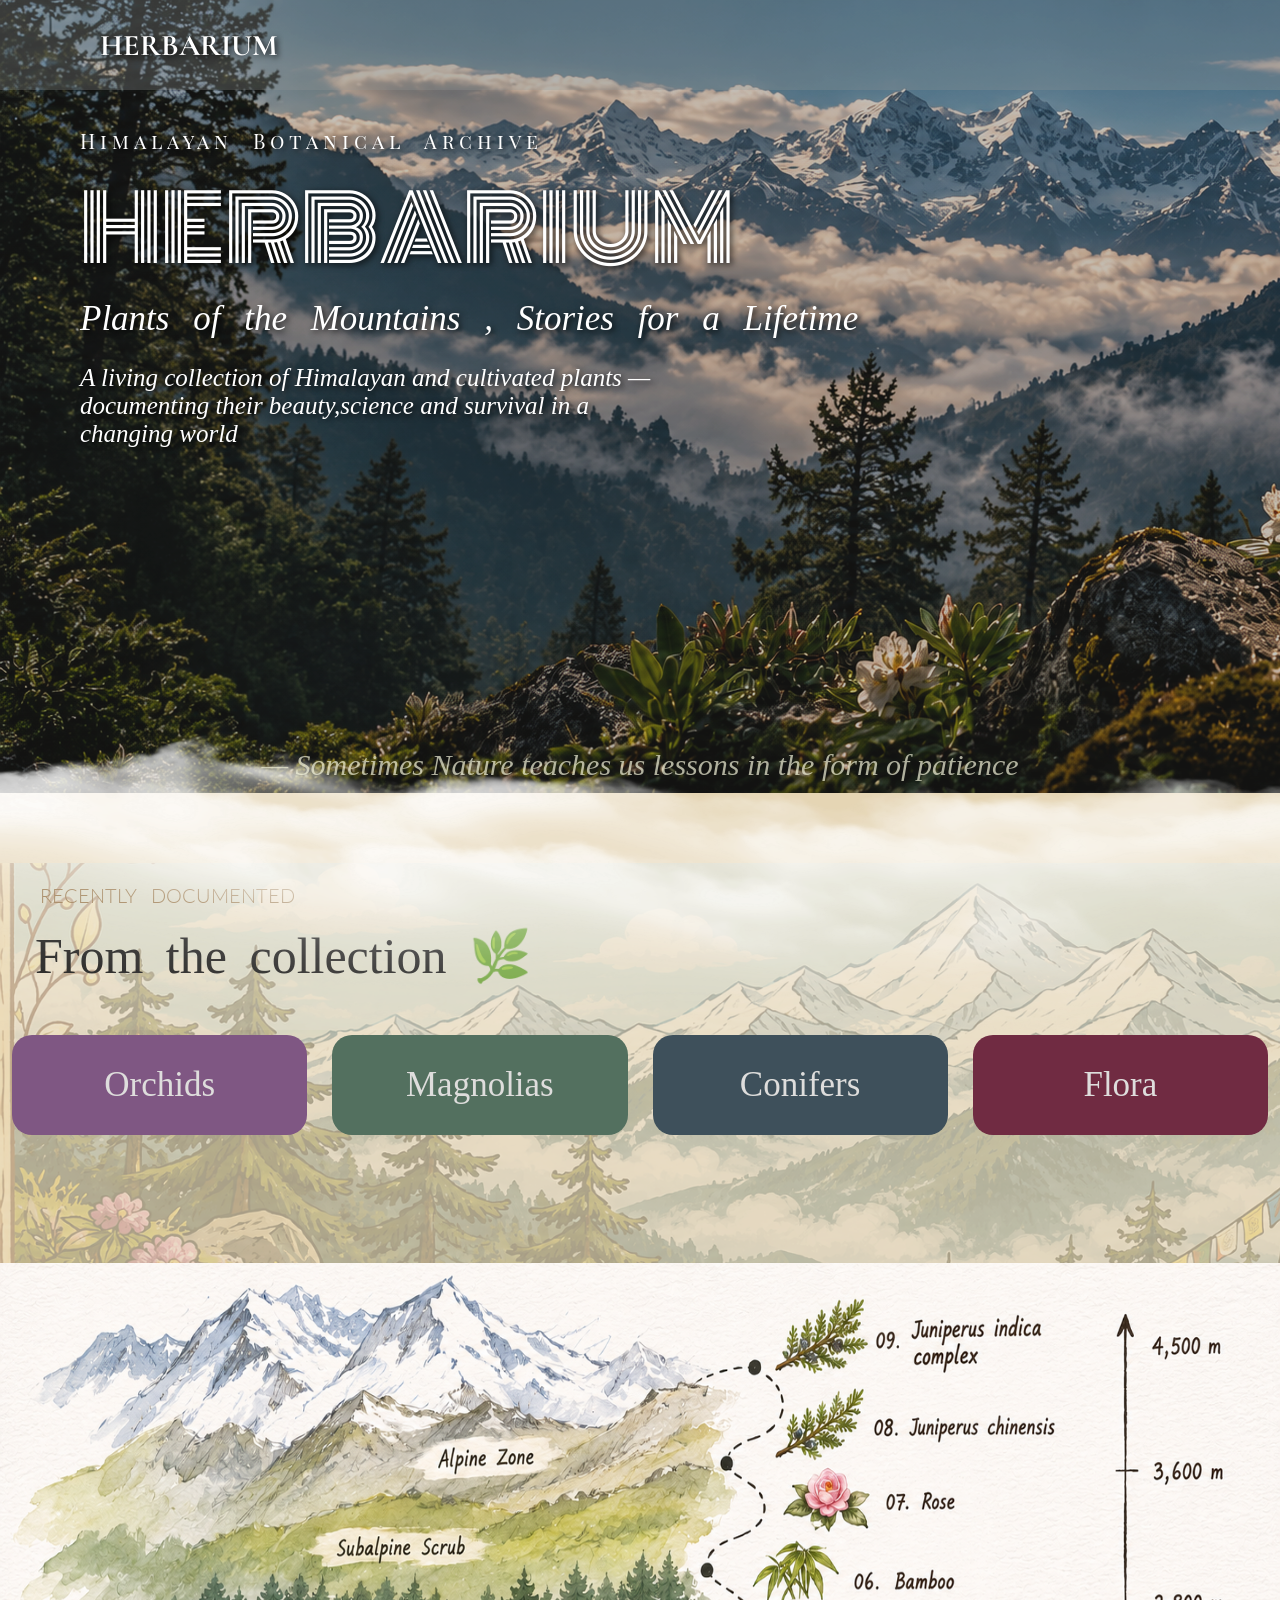
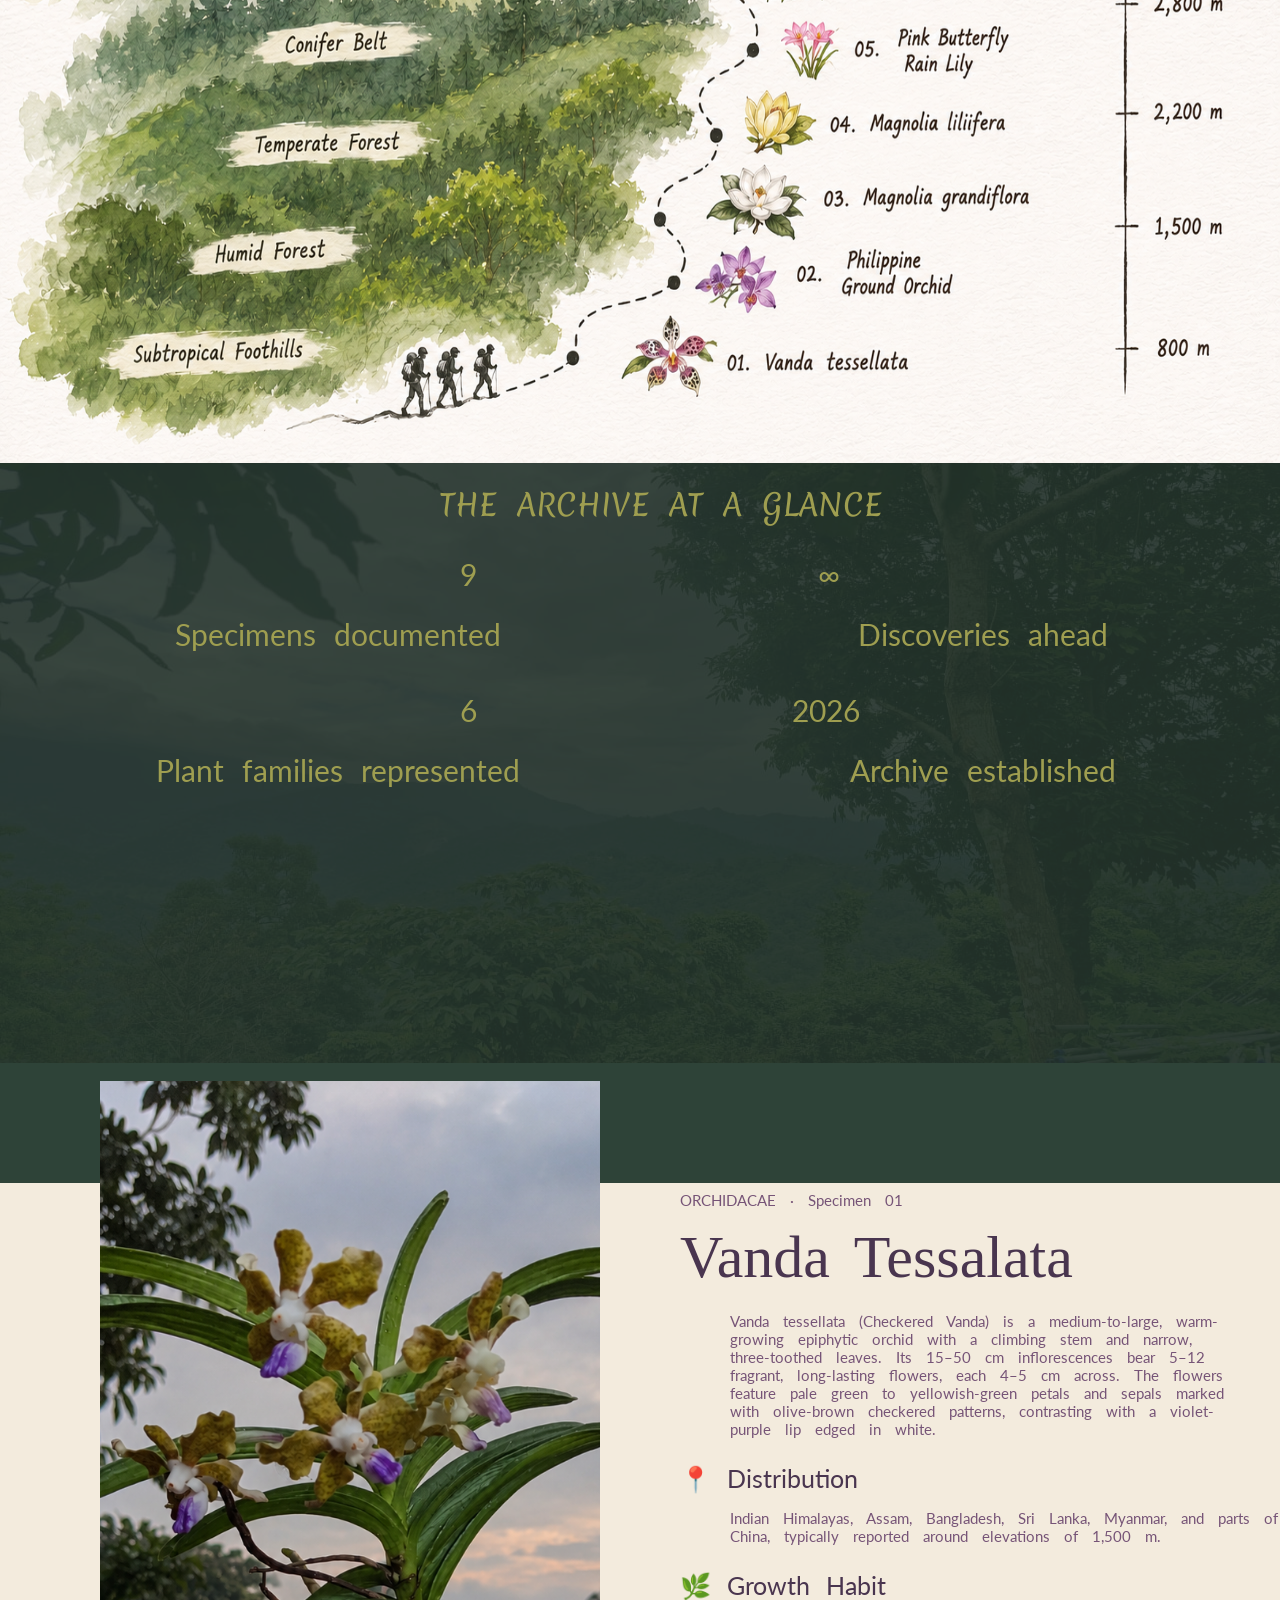
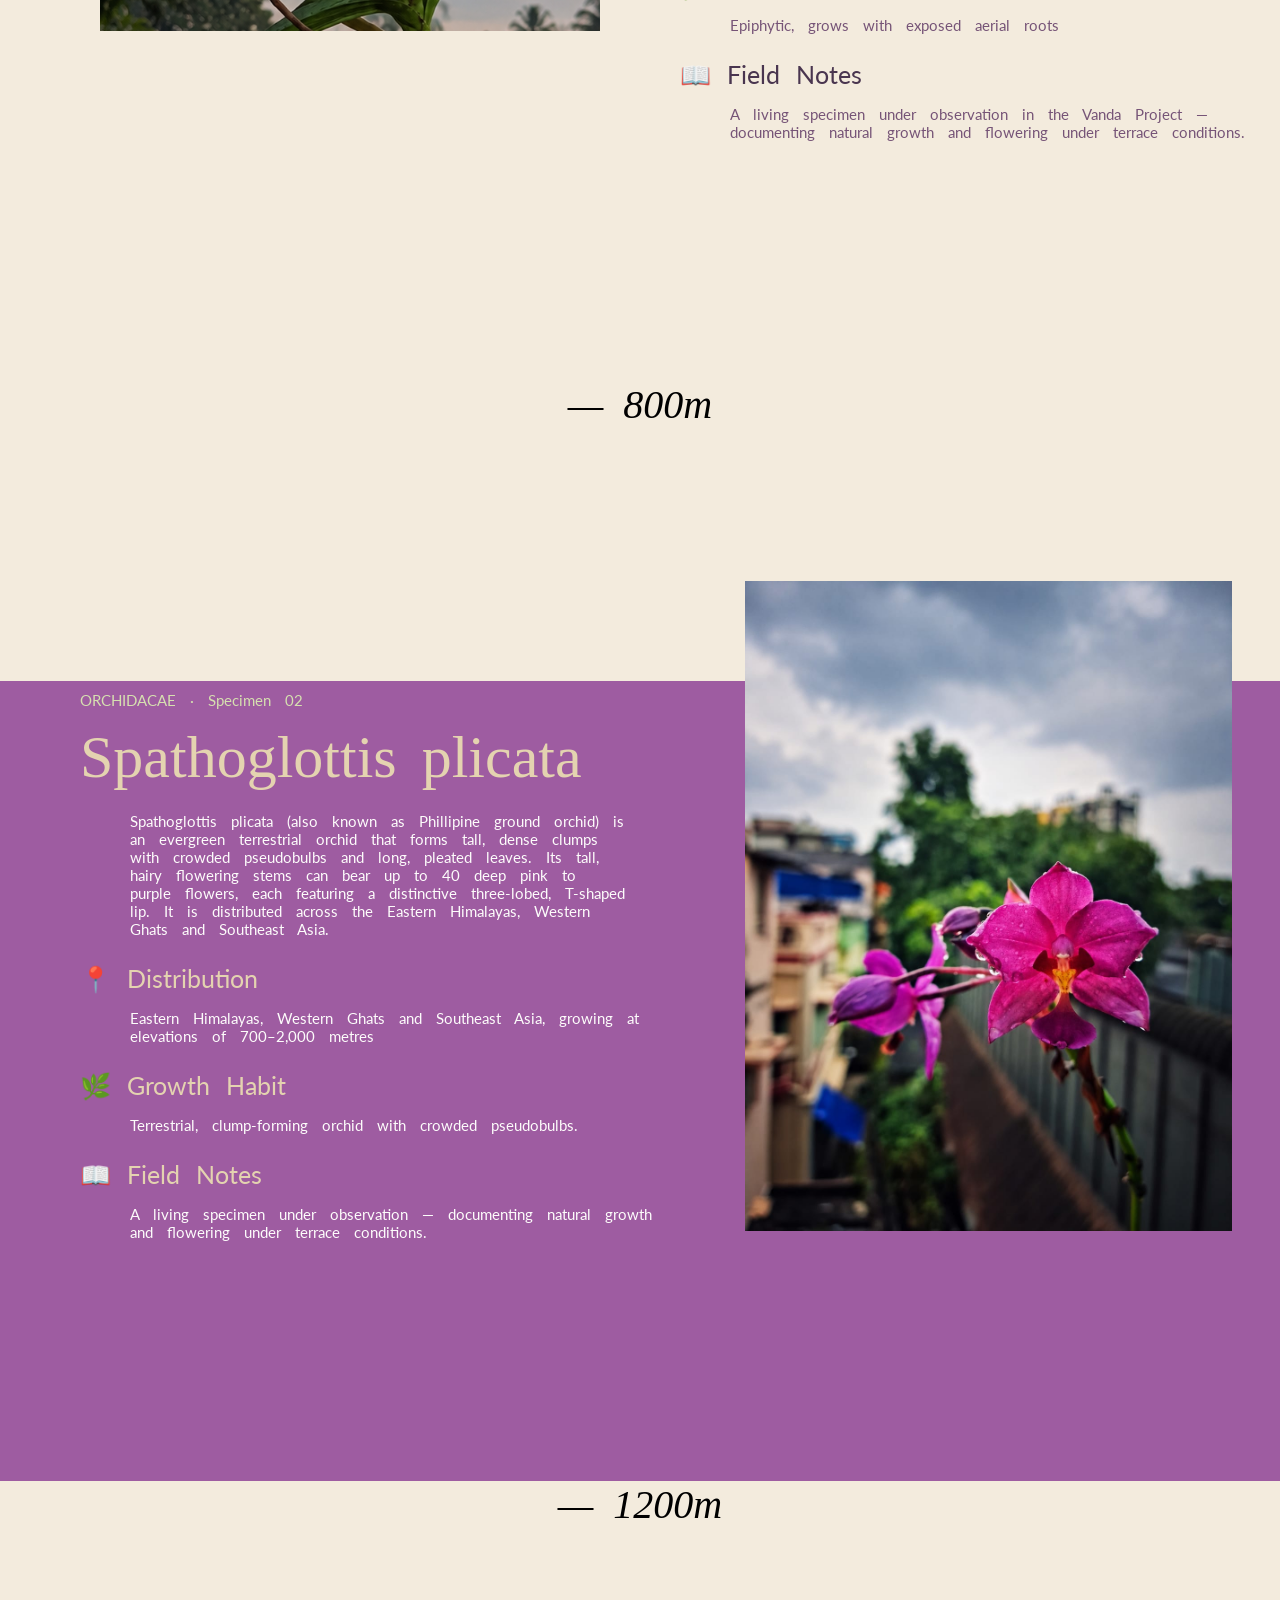
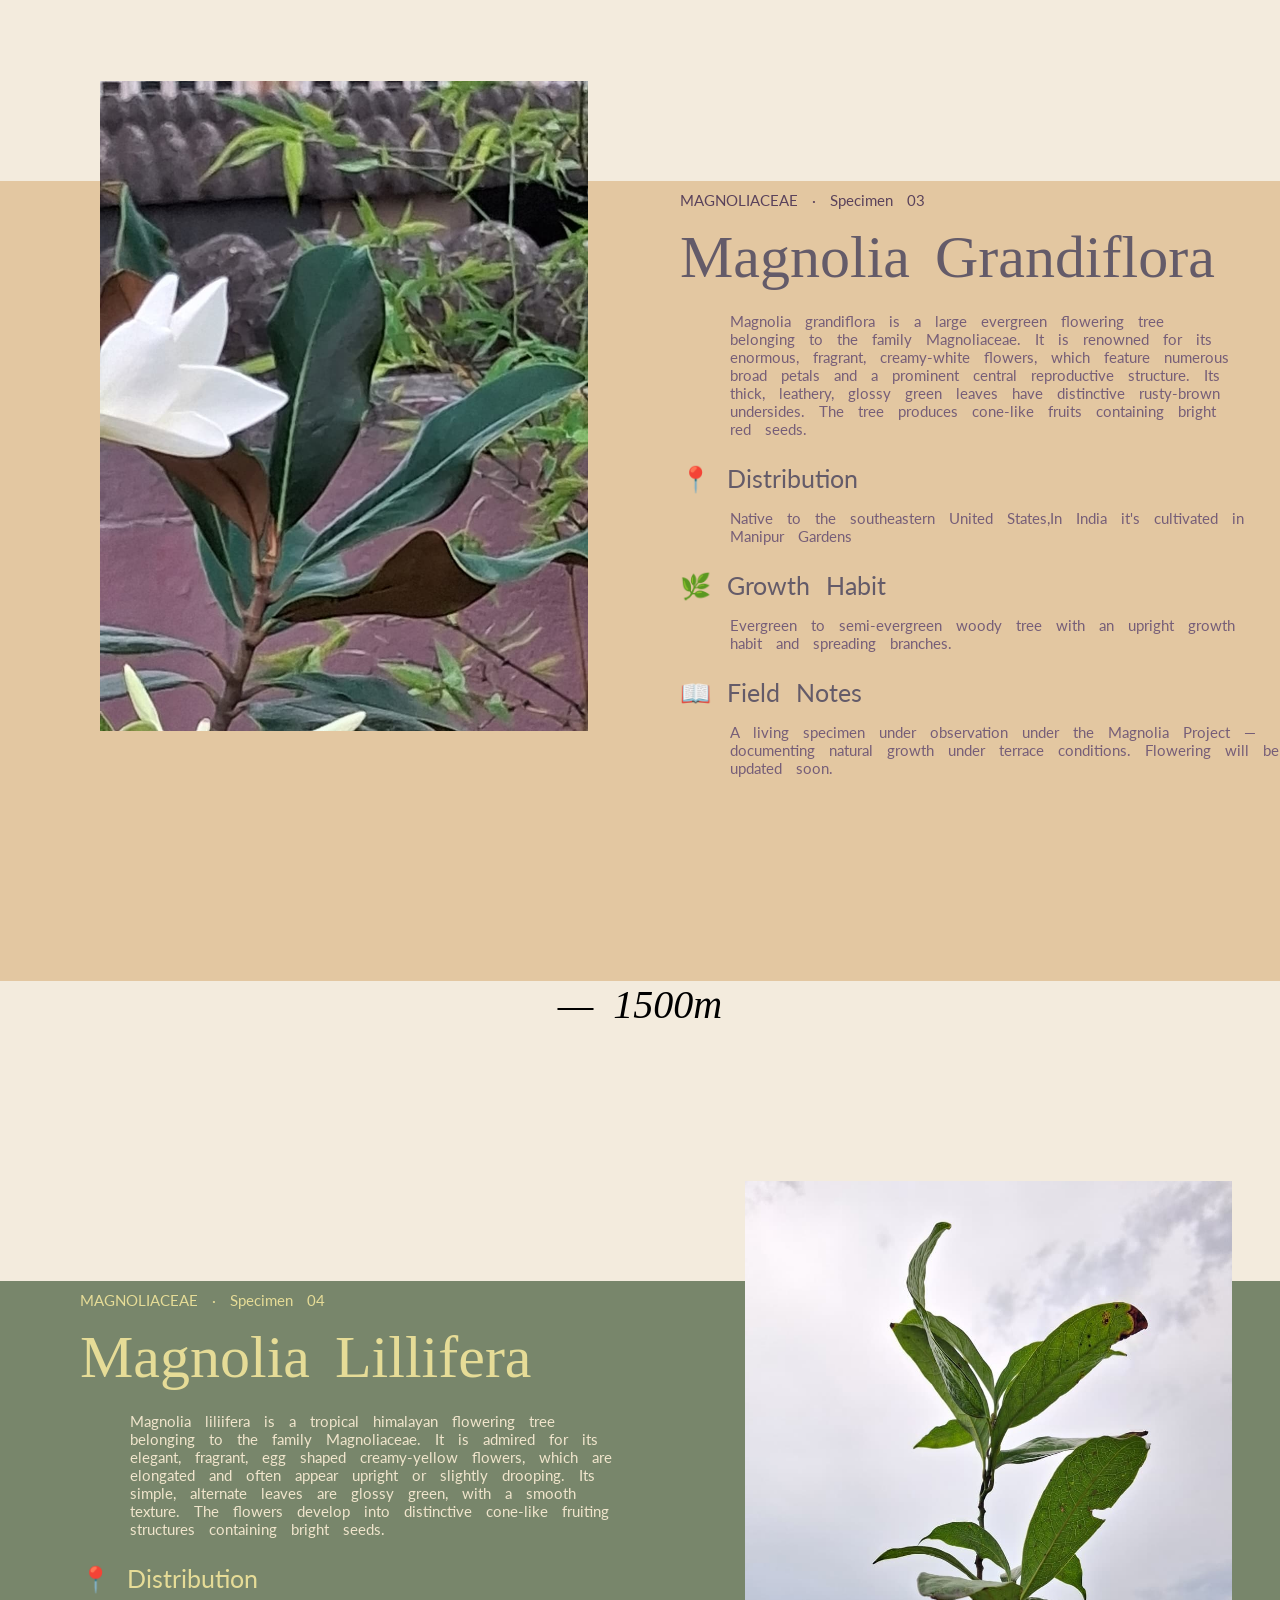
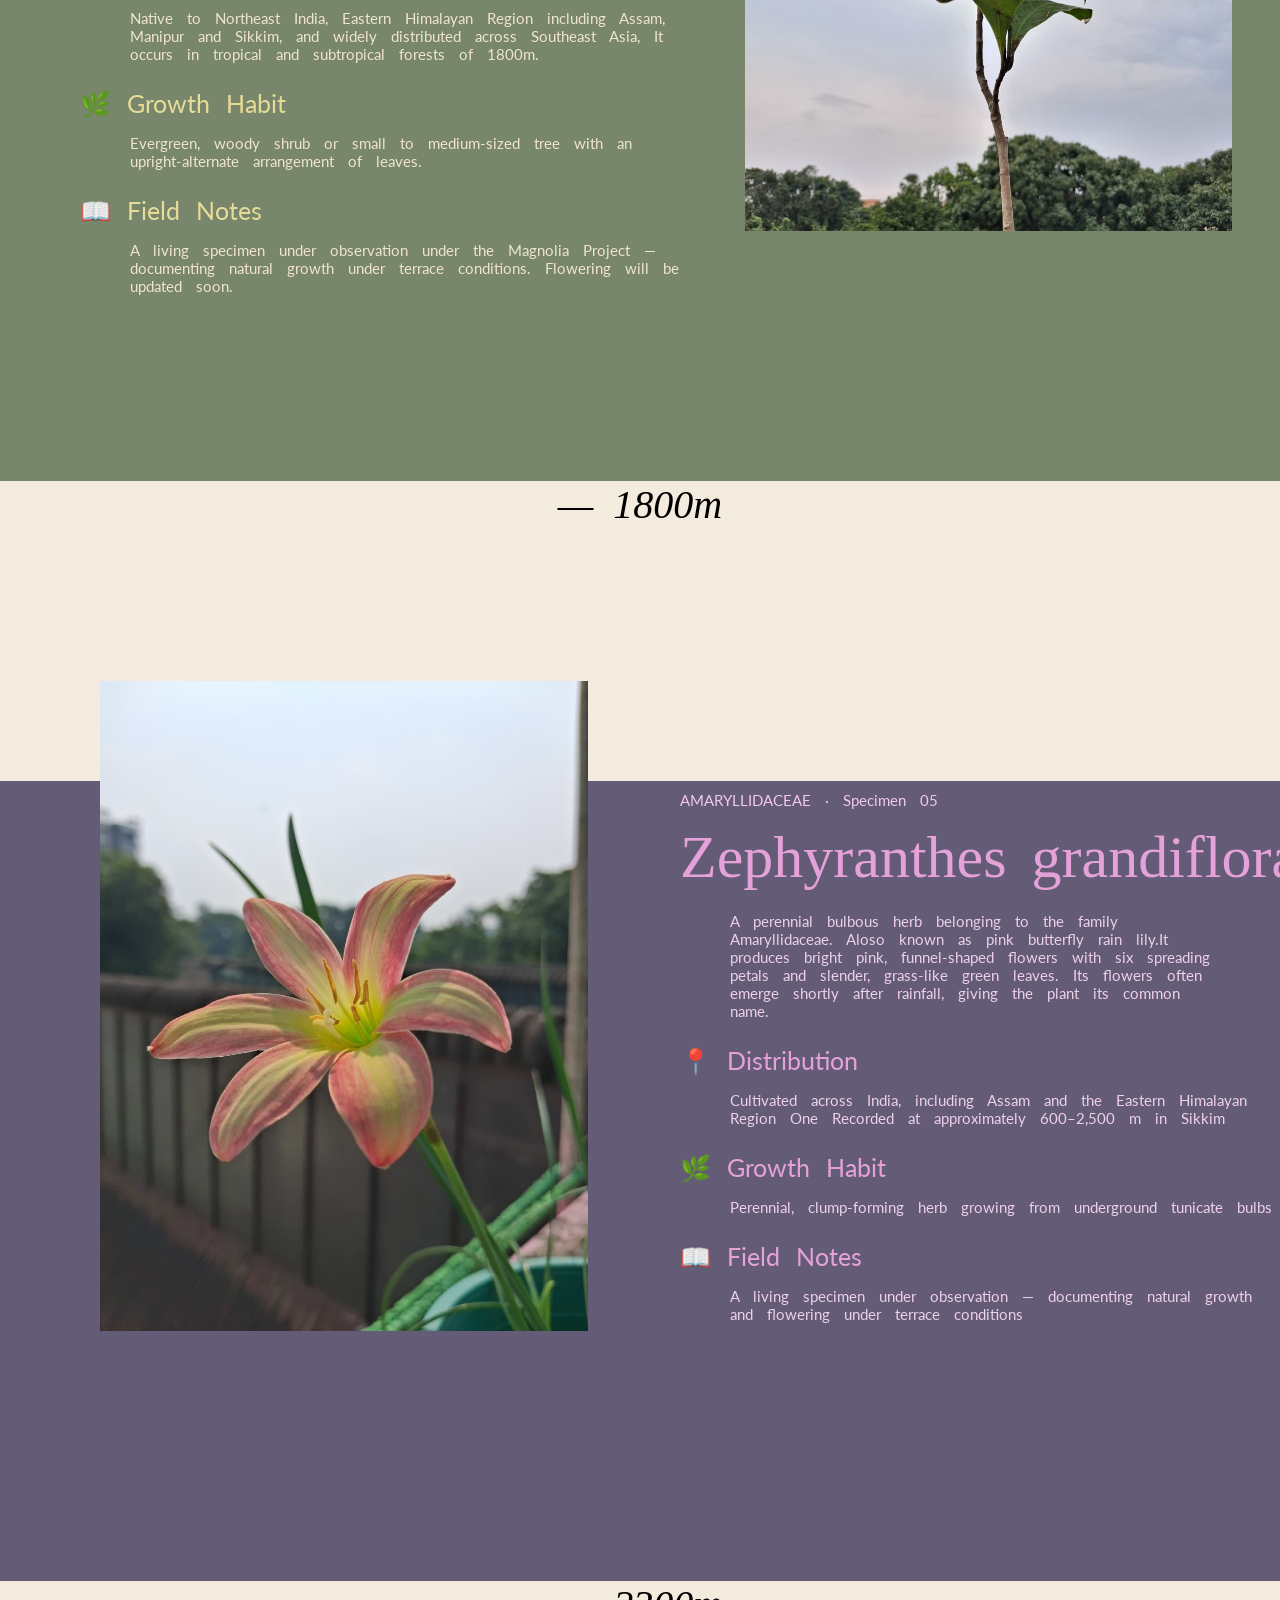
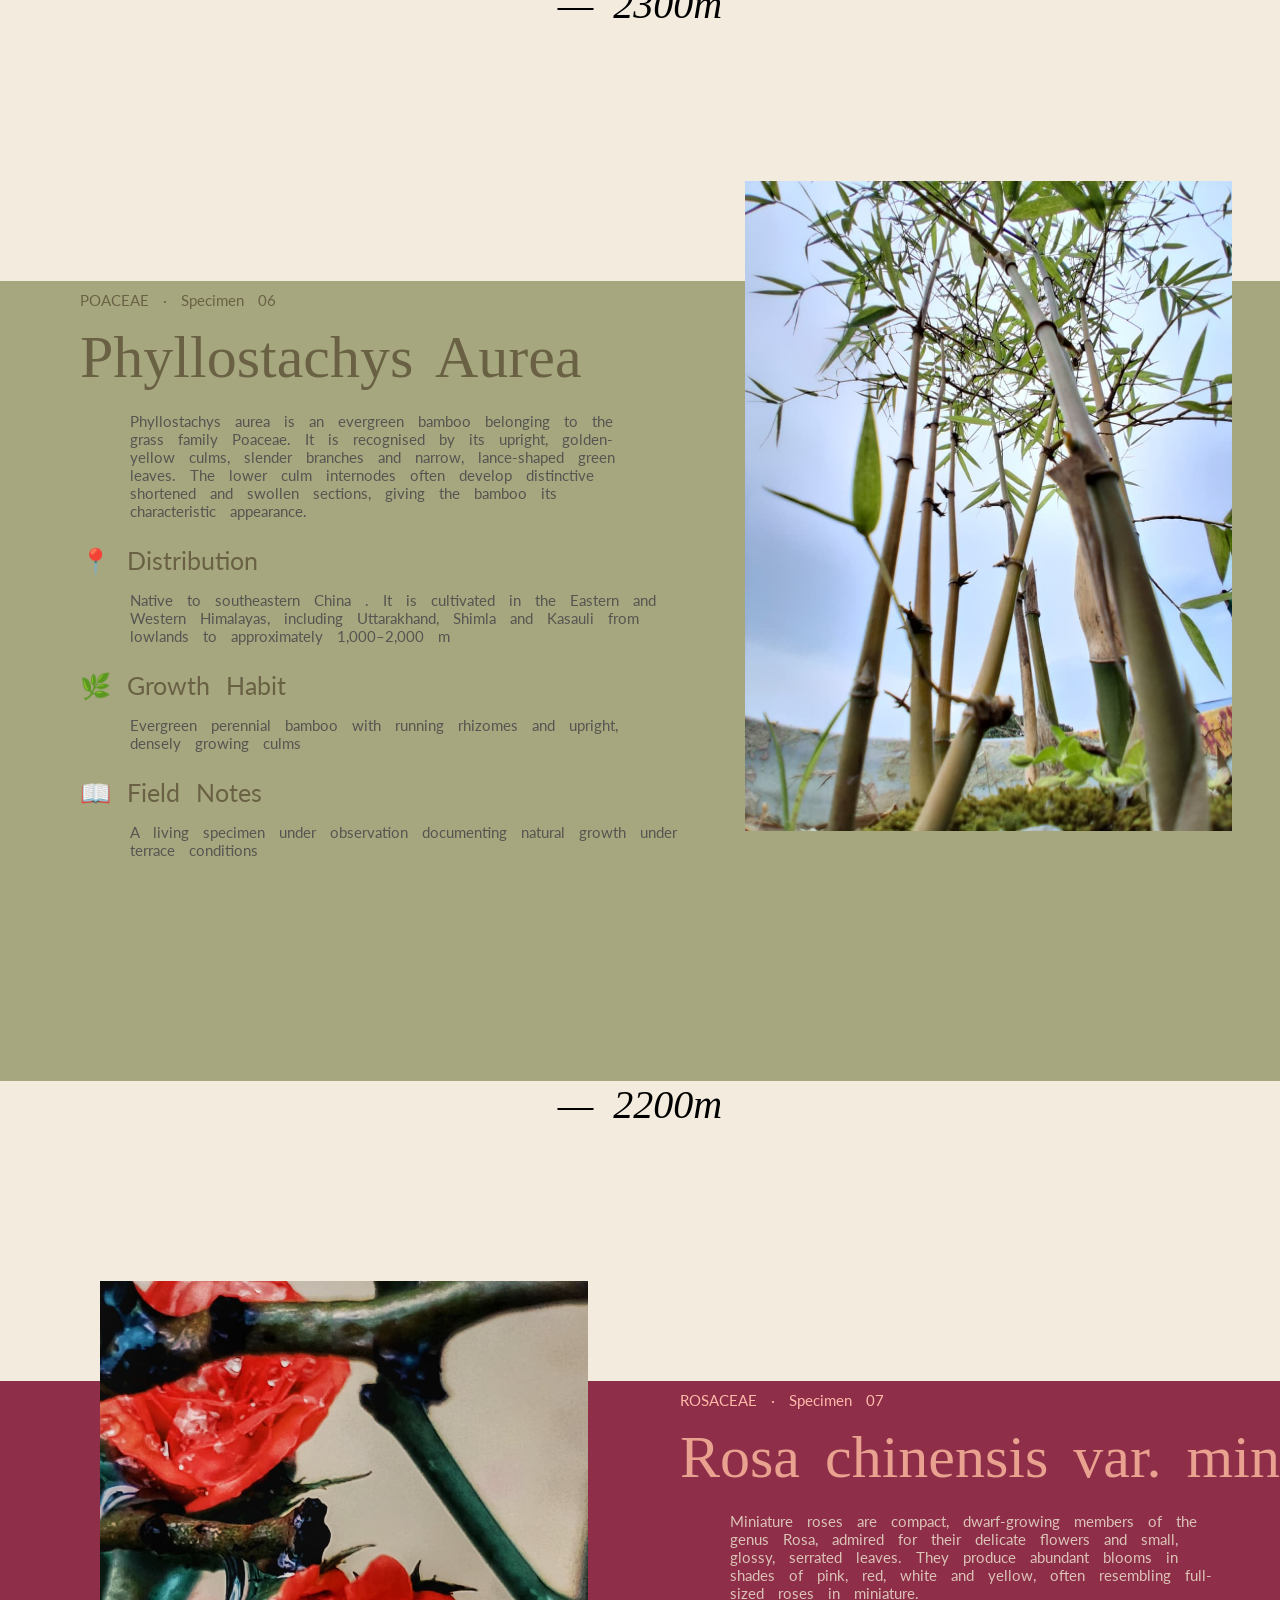
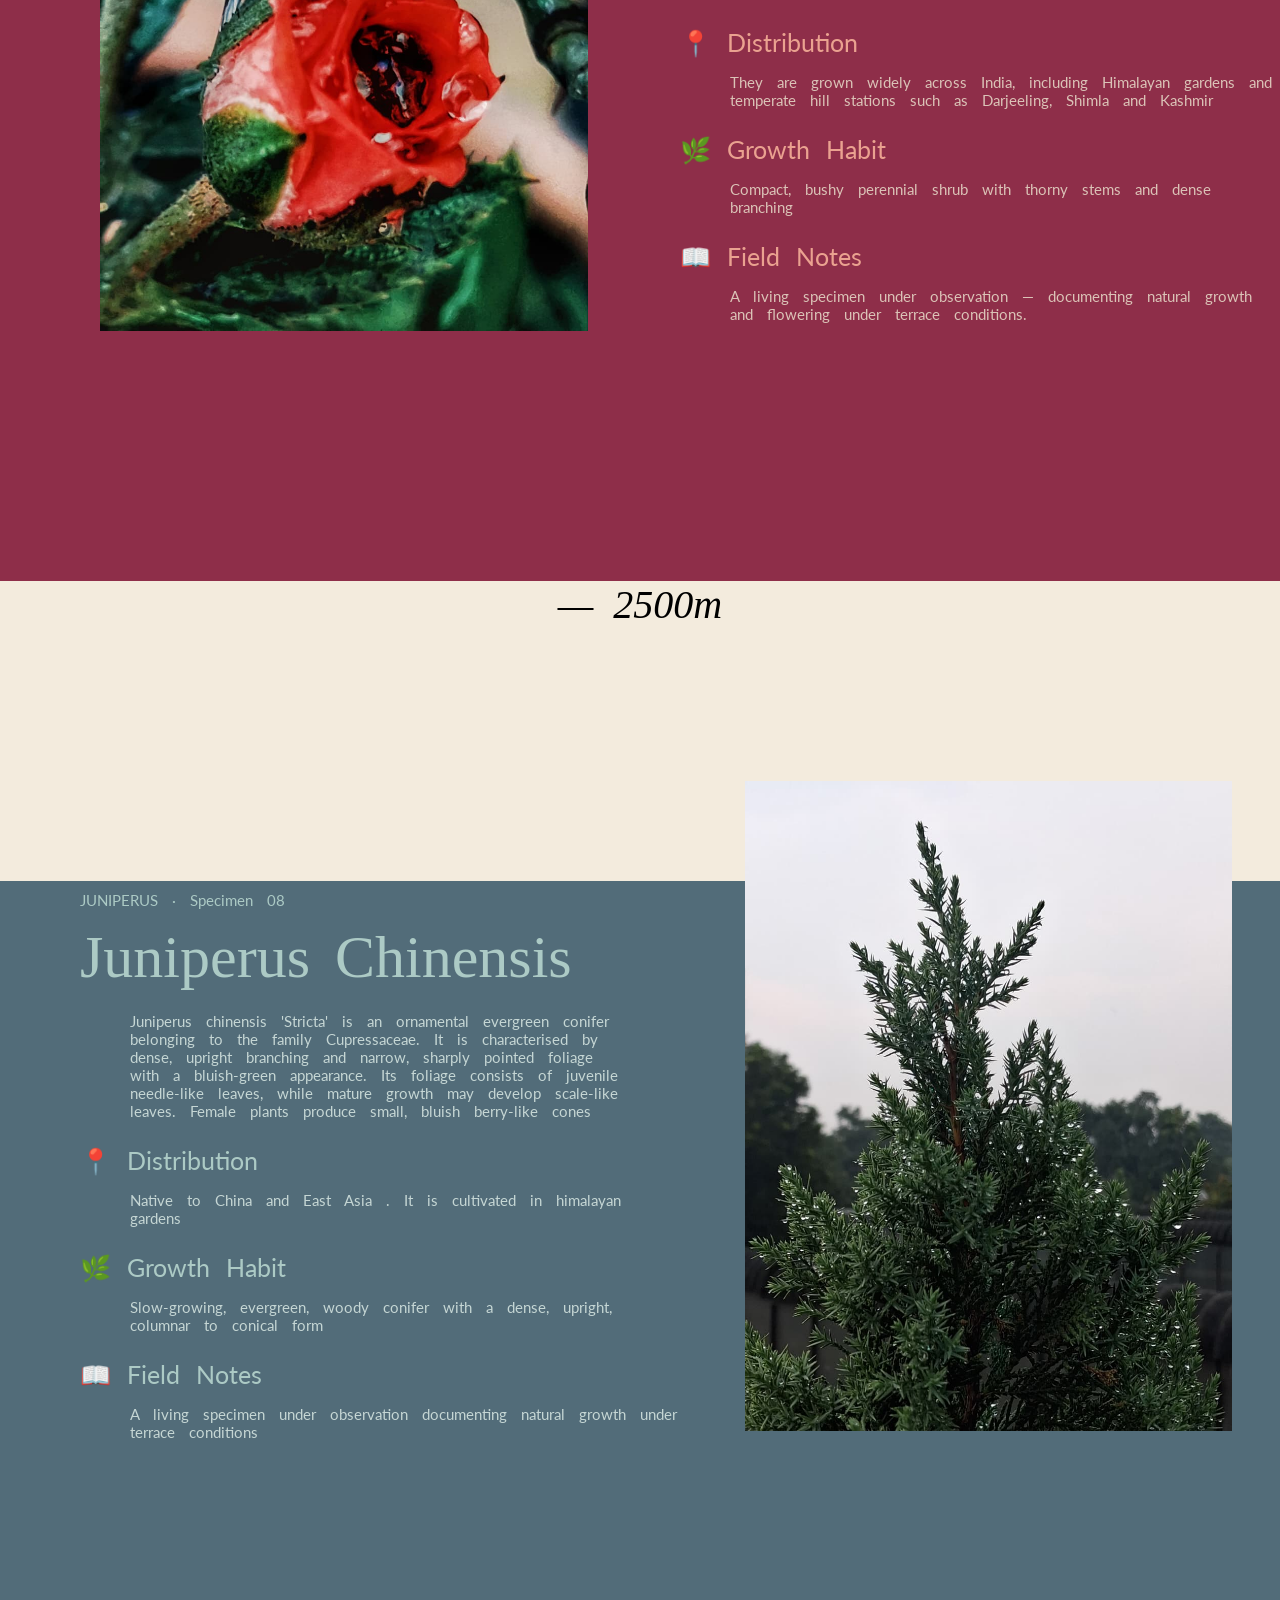
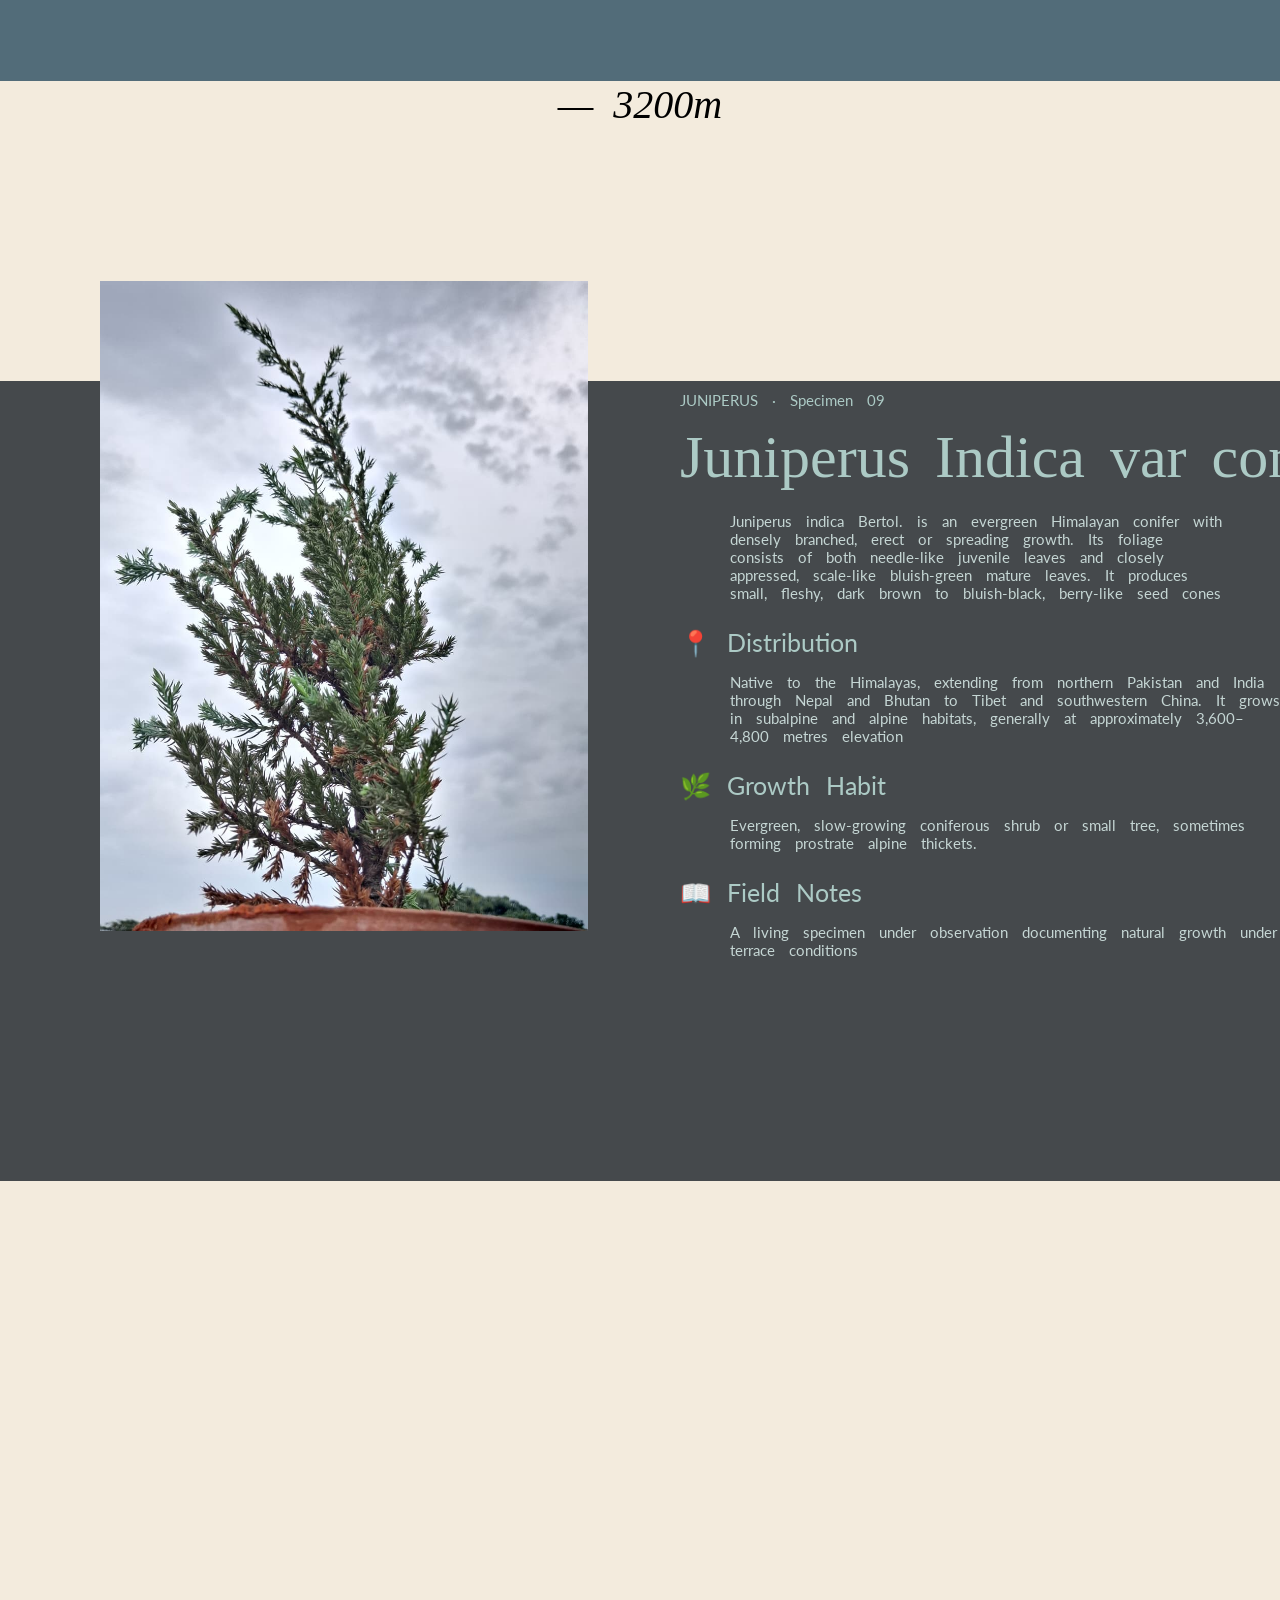
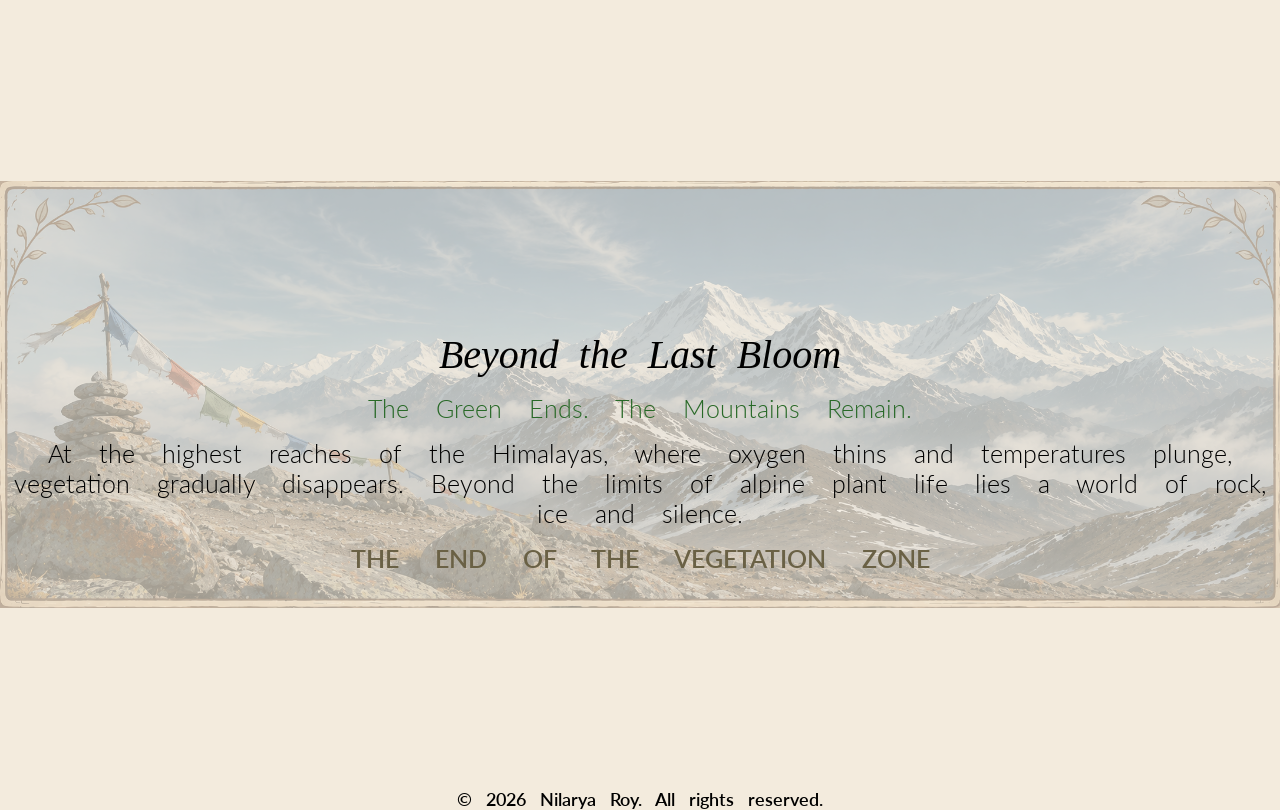
==== commit 103bae71: "Update herbarium design and styling" ====
--- a/projects/herbarium.html
+++ b/projects/herbarium.html
@@ -2,6 +2,7 @@
 <html>
     <head>
         <title>Botanical Herbarium</title>
+        <meta name="viewport" content="width=device-width, initial-scale=1.0">
        <link rel="preconnect" href="https://fonts.googleapis.com">
 <link rel="preconnect" href="https://fonts.gstatic.com" crossorigin>
 <link href="https://fonts.googleapis.com/css2?family=Cormorant+Garamond:ital,wght@0,300..700;1,300..700&family=Lato:ital,wght@0,100;0,300;0,400;0,700;0,900;1,100;1,300;1,400;1,700;1,900&family=Merienda:wght@300..900&family=Monoton&family=Noto+Sans:ital,wght@0,100..900;1,100..900&family=Playfair+Display+SC:ital,wght@0,400;0,700;0,900;1,400;1,700;1,900&family=Playfair+Display:ital,wght@0,400..900;1,400..900&family=Tinos:ital,wght@0,400;0,700;1,400;1,700&display=swap" rel="stylesheet">
@@ -66,6 +67,7 @@
             <img style="width: 100%;
                         height: 800px;
                         display: flex;
+                        opacity: 0.7;
                         animation: appear-Y linear both;
                         animation-timeline: view();
                         animation-range: entry 0% cover 40%;
@@ -237,7 +239,8 @@
                         documenting natural growth under terrace conditions. Flowering will be updated soon.</div>         
         </div>
         <div class="grandiflora-img">
-        <img src="Proj_thumbnails/WhatsApp Image 2026-10-27 at 15.54.49.jpeg"></div>
+        <img class="image" 
+        src="Proj_thumbnails/WhatsApp Image 2026-10-27 at 15.54.49.jpeg"></div>
      </div>
      <div class="altitude">— 1500m</div>
      <!--Magnolia Lillifera-->
@@ -453,6 +456,10 @@
       <!--Juniperus Indica-->
      <div class="sp-container"
      style=" background-color:#45494c;">
+      <img class="cloud-img" style="height: 1000px;
+                                          top: 10px;
+                                          bottom: 0;"
+        src="Proj_thumbnails/image-from-rawpixel-id-12655439-png.png">
         <div class="sp-family" 
         style=" color: #accac5;
                padding-left: 800px; ">JUNIPERUS · Specimen 09 <!--margin left pushes all its child to left as its nested-->
@@ -497,7 +504,8 @@
                 <source src="Proj_thumbnails/Himalayan_prayer_flags_blowing_wind_c3a45e30.mp4" type="video/mp4">
             </video>
             <img class="cloud-img" style="height: 1000px;
-                                          top: 100px;"
+                                          top: 100px;
+                                          bottom: 0;"
         src="Proj_thumbnails/image-from-rawpixel-id-12655439-png.png">
         </div>
         <div class="footer"   style="position: relative;">
--- a/projects/style.css
+++ b/projects/style.css
@@ -3,6 +3,12 @@
     margin: 0;
     padding: 0;
     overflow-x: hidden;
+}
+.box {
+    box-sizing: border-box;
+    width: 300px;
+    padding: 20px;
+    border: 5px solid black;
 }
 .top-box{
  overflow: hidden;
@@ -132,8 +138,8 @@
     margin: 0;
     height: 100px;
     width: 400px;
-    margin-top: 0px;
-    display: flex;
+    display: flex;
+    flex-direction: row;
     justify-content: center;
     align-items: center;
     border-radius: 20px;
@@ -252,11 +258,10 @@
 }
 .cloud-img{
    position: absolute;
-   
    width: 0%;
-   height: 800px;
+   height: 1200px;
    z-index: 5;
-   top: 90px;
+   bottom: -350px;
    left: 0;
    opacity: 0.2;
    transition: width 1.5s ease-in-out,
@@ -284,18 +289,19 @@
 }
 
 .sp-container{        /*container color*/
-    margin-top: 300px;
     height: 800px;
-    
     width: 100%;
     position: relative;
-    display: flex;
+    display: grid;
+    grid-template-columns: 1fr 1fr;
     animation: appear-X linear both ;
     animation-timeline: view();
     animation-range: entry 0% cover 40%;
     animation-timing-function: ease;
 }
-.sp-family{           /*colour and padding left for inline for diff sp.*/
+.sp-family{   
+  display: flex;
+  flex-direction: column;          /*colour and padding left for inline for diff sp.*/
  font-family: Lato;
  font-size: 20px;
  word-spacing: 10px;
@@ -309,7 +315,9 @@
  padding-top: 14px;
 }
 .sp-info{
-    width: 800px;
+    display: grid;
+    grid-template-columns: 1fr;
+    width: 760px;
     padding-top: 20px;
     padding-left:50px; 
 }
@@ -327,7 +335,7 @@
     font-family: Lato;
     padding-top: 15px;
     font-size: 20px;
-    width: 760px;
+    width: 100%;
     padding-left:50px;
 }
 
@@ -392,12 +400,134 @@
 }
 .altitude{
     font-family: Cormorant Garmond;
+    height: 300px;
      font-size: 40px;
      font-style: italic;
      text-align: center;
      word-spacing: 10px;
-}
-        
-       
+     position: relative;
+}
+@media (min-width:1500px) and (max-width:1700px) {
+
+  .sp-container:nth-child( even of .sp-container) .sp-family {
+       padding-right: 800px !important;
+       flex-shrink: 400px;
+       font-size: 17px;
+
+    }
+    .sp-container:nth-child( odd of .sp-container) .sp-family {
+       padding-left: 700px !important;
+       font-size: 17px;
+    }
+
+    .sp-info {
+        width: 500px;
+        max-width: 600px;
+    }
+
+    .sp-dist,
+    .sp-growth-habit,
+    .sp-field-notes {
+        width: 100%;
+        max-width: 600px;
+    }
+
+    .ground-orchid-img,
+    .lillifera-img,
+    .bamboo-img,
+    .jstricta-img,
+    .grandiflora-img,
+    .rainlily-img,
+    .rose-img,
+    .jindica-img {
+        width: 34%;
+        height: 650px;
+    }
+
+    .vanda-img img {
+        width: 600px !important;
+        height: 650px !important;
+        object-fit: cover;
+    }
+.button-set {
+    display: flex;
+    justify-content: space-between;
+    gap: 20px;
+}
+
+.button-set {
+        display: flex;
+        justify-content: space-between;
+        gap: 12px;
+        padding: 0 12px;
+        box-sizing: border-box;
+    }
+
+    .button-set button {
+        width: auto;
+        flex: 1 1 0;
+        min-width: 0;
+    }
+}  
+  
+@media (min-width:1200px) and (max-width:1500px) {
+
+  .sp-container:nth-child( even of .sp-container) .sp-family {
+       padding-right: 600px !important;
+       font-size: 15px;
+
+    }
+    .sp-container:nth-child( odd of .sp-container) .sp-family {
+       padding-left: 600px !important;
+       font-size: 15px;
+    }
+   
+    .sp-info {
+        grid-template-columns: 500px;
+    }
+    .sp-dist-title,         /* All Titles*/
+    .sp-growth-habit-title,
+    .sp-field-note-title{
+    font-size: 25px;
+    }
+    .sp-dist,
+    .sp-growth-habit,
+    .sp-field-notes {
+        width: 100%;
+        max-width: 550px;
+        font-size: 15px;
+    }
+    .vanda-img,
+    .ground-orchid-img,
+    .lillifera-img,
+    .bamboo-img,
+    .jstricta-img,
+    .grandiflora-img,
+    .rainlily-img,
+    .rose-img,
+    .jindica-img {
+        width: 34%;
+        height: 650px;
+    }
+
+    .vanda-img img {
+        width: 500px !important;
+        height: 550px !important;
+        object-fit: cover;
+    }
+    .button-set {
+        display: flex;
+        justify-content: space-between;
+        gap: 25px;
+        padding: 0 12px;
+        box-sizing: border-box;
+    }
+
+    .button-set button {
+        width: auto;
+        flex: 1 1 0;
+        min-width: 0;
+    } 
+}  
         
         
